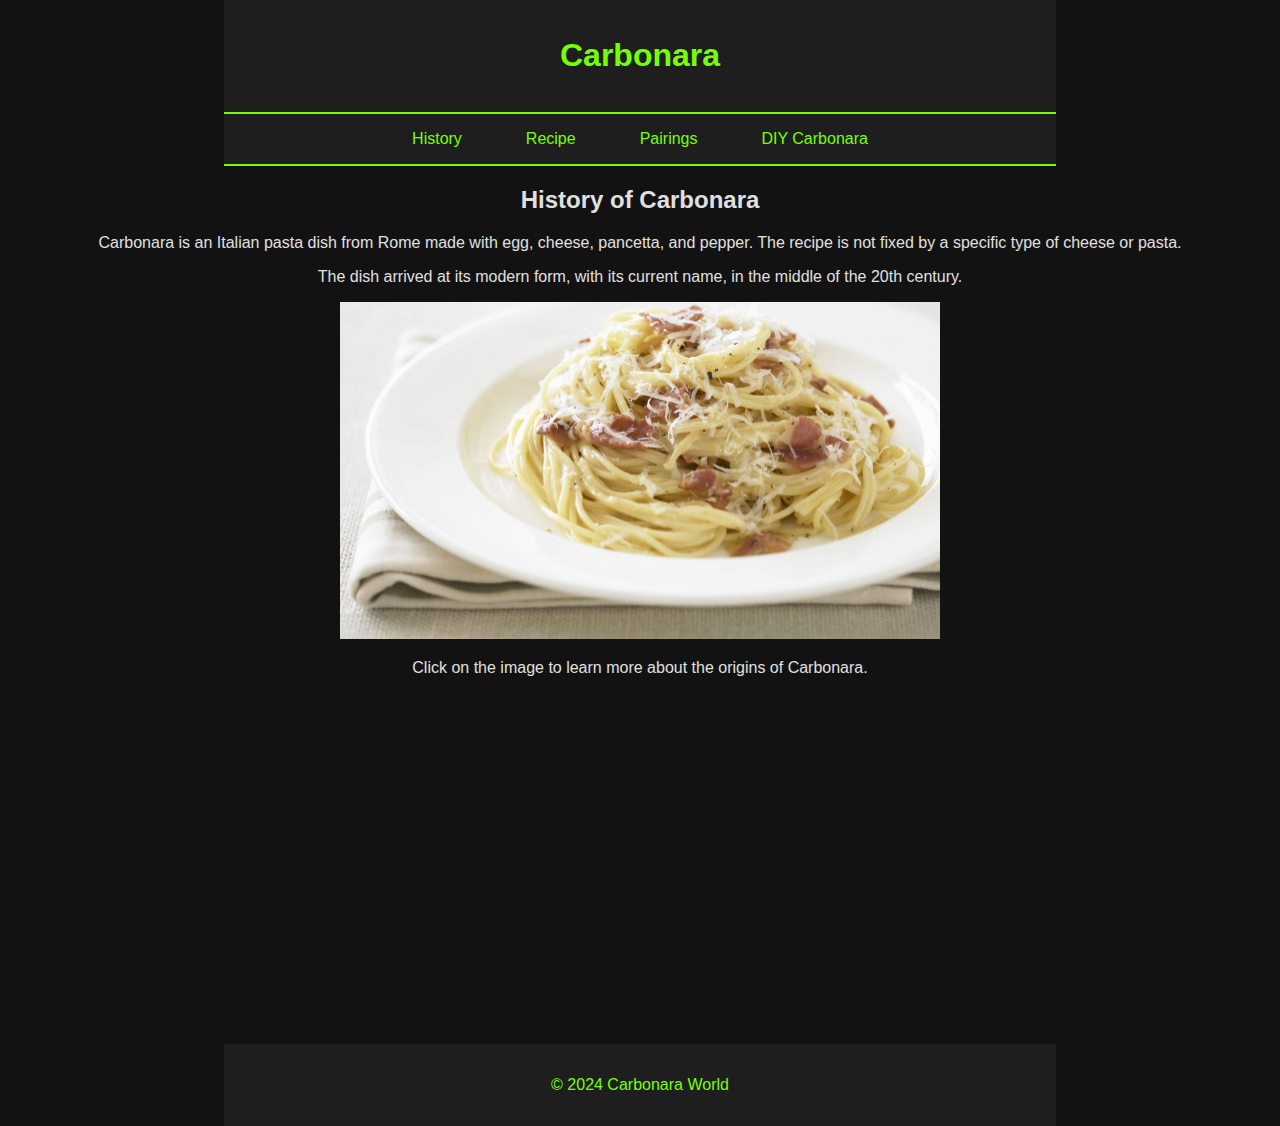
==== index.html @ c65a85d7 "Adding files to repository" ====
<!DOCTYPE html>
<html lang="en">

<head>
    <meta charset="UTF-8">
    <meta name="viewport" content="width=device-width, initial-scale=1.0">
    <title>My Website</title>
    <link rel="stylesheet" href="style.css">
    <script src="script.js" defer></script>
</head>

<body>
    <header>
        <h1>Carbonara</h1>
    </header>
    <nav>
        <!-- Menu system -->
        <button id="hamIcon">Menu</button>
        <ul>
            <li><a href="#" id="page1btn">History</a></li>
            <li><a href="#" id="page2btn">Recipe</a></li>
            <li><a href="#" id="page3btn">Pairings</a></li>
            <li><a href="#" id="page4btn">DIY Carbonara</a></li>
        </ul>
    </nav>
    <div id="pagecontainer">
        <section class="page" id="page1">
            <h2>History of Carbonara</h2>
            <p>Carbonara is an Italian pasta dish from Rome made with egg, cheese, pancetta, and pepper. The recipe
                is not fixed by a specific type of cheese or pasta.</p>
            <p>The dish arrived at its modern form, with its current name, in the middle of the 20th century.</p>
            <a href="https://en.wikipedia.org/wiki/Carbonara" target="_blank">
                <img src="images/carbonara-history.jpg" alt="Carbonara History">
            </a>
            <p> Click on the image to learn more about the origins of Carbonara.</p>
            <iframe width="560" height="315" src="https://www.youtube.com/embed/2YX3EYm9AIk?si=ikVQBoUZY9LE75QG"
                title="YouTube video player" class="video-frame"
                allow="accelerometer; autoplay; clipboard-write; encrypted-media; gyroscope; picture-in-picture; web-share"
                referrerpolicy="strict-origin-when-cross-origin" allowfullscreen></iframe>
        </section>
        <section class="page" id="page2">
            <h2>Carbonara Recipe</h2>
            <ul>
                <li>200g spaghetti</li>
                <li>100g pancetta</li>
                <li>2 large eggs</li>
                <li>50g pecorino cheese</li>
                <li>50g parmesan</li>
                <li>Freshly ground black pepper</li>
                <li>Salt</li>
                <li>2 tbsp olive oil</li>
            </ul>
            <button onclick="toggleRecipeDetails()">Show/Hide Cooking Instructions</button>
            <div id="instructions" style="display:none;">
                <p>1. Boil the pasta in salted water.</p>
                <p>2. Fry the pancetta in olive oil until crispy.</p>
                <p>3. Beat the eggs and mix with grated pecorino and parmesan cheese.</p>
                <p>4. Drain the pasta and combine with the pancetta.</p>
                <p>5. Remove from heat and quickly mix in the egg and cheese mixture.</p>
                <p>6. Season with black pepper and serve immediately.</p>
            </div>
            <p>For more detailed recipes, visit <a
                    href="https://www.bbcgoodfood.com/recipes/ultimate-spaghetti-carbonara-recipe" target="_blank">BBC
                    Good Food</a>.</p>
        </section>
        <section class="page" id="page3">
            <h2>Pairings for Carbonara</h2>
            <h3>Drinks</h3>
            <ul>
                <li><strong>White Wine:</strong> A crisp white wine like Pinot Grigio or Sauvignon Blanc.</li>
                <li><strong>Red Wine:</strong> A light red wine like Chianti or Pinot Noir.</li>
                <li><strong>Sparkling Water:</strong> To cleanse the palate and complement the richness.</li>
                <li><strong>Lemonade:</strong> For a refreshing and citrusy balance.</li>
            </ul>
            <h3>Sides</h3>
            <ul>
                <li><strong>Garlic Bread:</strong> Classic and flavorful, perfect for soaking up any leftover sauce.
                </li>
                <li><strong>Caesar Salad:</strong> A crisp and tangy salad to balance the creamy pasta.</li>
                <li><strong>Roasted Vegetables:</strong> Adds a healthy and savory element to the meal.</li>
                <li><strong>Caprese Salad:</strong> Fresh tomatoes, mozzarella, and basil for a light and tasty side.
                </li>
            </ul>
            <p>Discover more drink pairings <a
                    href="https://www.lacucinaitaliana.com/italian-food/italian-dishes/wines-to-pair-with-carbonara?refresh_ce="
                    target="_blank">here</a>.</p>
        </section>
        <section class="page" id="page4">
            <h2>DIY Carbonara</h2>
            <div id="ingredients">
                <h3>Ingredients</h3>
                <img src="images/spaghetti.png" alt="Spaghetti" id="spaghetti" class="ingredient" draggable="true">
                <img src="images/pancetta.png" alt="Pancetta" id="pancetta" class="ingredient" draggable="true">
                <img src="images/egg.png" alt="Egg" id="egg" class="ingredient" draggable="true">
                <img src="images/cheese.png" alt="Cheese" id="cheese" class="ingredient" draggable="true">
            </div>
            <div id="plate">
                <h3>Your Plate</h3>
                <div id="dropzone"></div>
            </div>
            <img src="images/trash-icon.png" alt="Trash Bin" id="trashicon" draggable="false">
        </section>
    </div>
    <footer>
        <p>&copy; 2024 Carbonara World</p>
    </footer>
</body>

</html>
---- style.css ----
/* Base styles */
body {
    font-family: Arial, sans-serif;
    background-color: #121212;
    /* Dark background */
    color: #e0e0e0;
    /* Light text */
    margin: 0;
    padding: 0;
    display: flex;
    flex-direction: column;
    align-items: center;
    text-align: center;
    overflow-x: hidden;
    /* Prevent horizontal scroll bar */
    opacity: 0;
    transition: opacity 0.5s ease-in-out;
}

body.loaded {
    opacity: 1;
}

header,
nav,
main,
footer {
    width: 100%;
    max-width: 800px;
    margin: 0 auto;
    padding: 1em;
}

/* Header styles */
header {
    background-color: #1e1e1e;
    /* Darker header */
    color: #76ff03;
    /* Green text */
    border-bottom: 2px solid #76ff03;
    /* Green border */
}

/* Navigation styles */
nav {
    background-color: #1e1e1e;
    /* Match header background */
    border-bottom: 2px solid #76ff03;
    /* Green border */
}

nav ul {
    list-style-type: none;
    padding: 0;
    margin: 0;
    display: flex;
    justify-content: center;
}

nav ul li {
    margin: 0 1em;
}

nav a {
    text-decoration: none;
    color: #76ff03;
    /* Green links */
    padding: 0.5em 1em;
    border-radius: 5px;
    transition: background-color 0.3s ease, transform 0.3s ease;
}

nav a:hover {
    background-color: #76ff03;
    /* Green background on hover */
    color: #121212;
    /* Dark text on hover */
}

button {
    background-color: #76ff03;
    /* Green background */
    color: #121212;
    /* Dark text */
    border: none;
    padding: 0.5em 1em;
    cursor: pointer;
    border-radius: 5px;
    transition: background-color 0.3s ease, transform 0.3s ease;
}

button:hover {
    background-color: #ff0000;
    /* Red background on hover */
    transform: translateY(-5px);
    /* Move up on hover */
}

/* Main content styles */
main {
    background-color: #1e1e1e;
    /* Dark background for main content */
    padding: 1em;
    border-radius: 5px;
    box-shadow: 0 0 10px rgba(0, 0, 0, 0.5);
}

/* Image styles */
img {
    width: 50%;
    height: auto;
    transition: transform 0.3s ease, box-shadow 0.3s ease;
}

img:hover {
    transform: scale(1.05);
    box-shadow: 0 4px 8px rgba(0, 0, 0, 0.3);
}

footer {
    margin-top: 2em;
    padding: 1em;
    background-color: #1e1e1e;
    /* Darker footer */
    color: #76ff03;
    /* Green text */
    width: 100%;
}

/* Page styles */
.page {
    display: none;
    opacity: 0;
    transition: opacity 0.5s ease-in-out;
}

.page.active {
    display: block;
    opacity: 1;
}

/* DIY Carbonara styles */
#ingredients {
    display: flex;
    justify-content: space-around;
    margin-bottom: 20px;
}

#ingredients img {
    width: 100px;
    height: auto;
    cursor: pointer;
}

#plate {
    margin-top: 20px;
}

#dropzone {
    width: 100%;
    height: 200px;
    border: 2px dashed #76ff03;
    /* Green border */
    position: relative;
}

#trashicon {
    width: 50px;
    height: auto;
    position: fixed;
    bottom: 20px;
    right: 20px;
    cursor: pointer;
}

/* Hamburger icon styles */
#hamIcon {
    display: none;
    background-color: #76ff03;
    /* Green background */
    color: #121212;
    /* Dark text */
    border: none;
    padding: 0.5em;
    cursor: pointer;
    border-radius: 5px;
}

@media screen and (max-width: 800px) {
    nav ul {
        flex-direction: column;
        display: none;
    }

    nav ul li {
        display: block;
        margin: 0.5em 0;
    }

    #hamIcon {
        display: block;
    }

    nav ul.menuHide {
        display: flex;
    }

    header,
    nav,
    footer {
        color: #ff0000;
        /* Red text */
        border-bottom: 2px solid #ff0000;
        /* Red border */
    }

    nav a {
        color: #ff0000;
        /* Red links */
    }

    nav a:hover {
        background-color: #ff0000;
        /* Red background on hover */
        color: #121212;
        /* Dark text on hover */
    }

    #dropzone {
        border: 2px dashed #ff0000;
        /* Red border */
    }

    #instructions {
        border: 2px solid #ff0000;
        /* Red border */
    }

    #hamIcon {
        background-color: #ff0000;
        /* Red background */
    }
}


/* Instructions styles */
#instructions {
    border: 2px solid #76ff03;
    /* Green border */
    padding: 0.5em;
    border-radius: 5px;
    display: none;
    /* Initially hidden */
}

/* Video frame styles */
.video-frame {
    border: none;
}
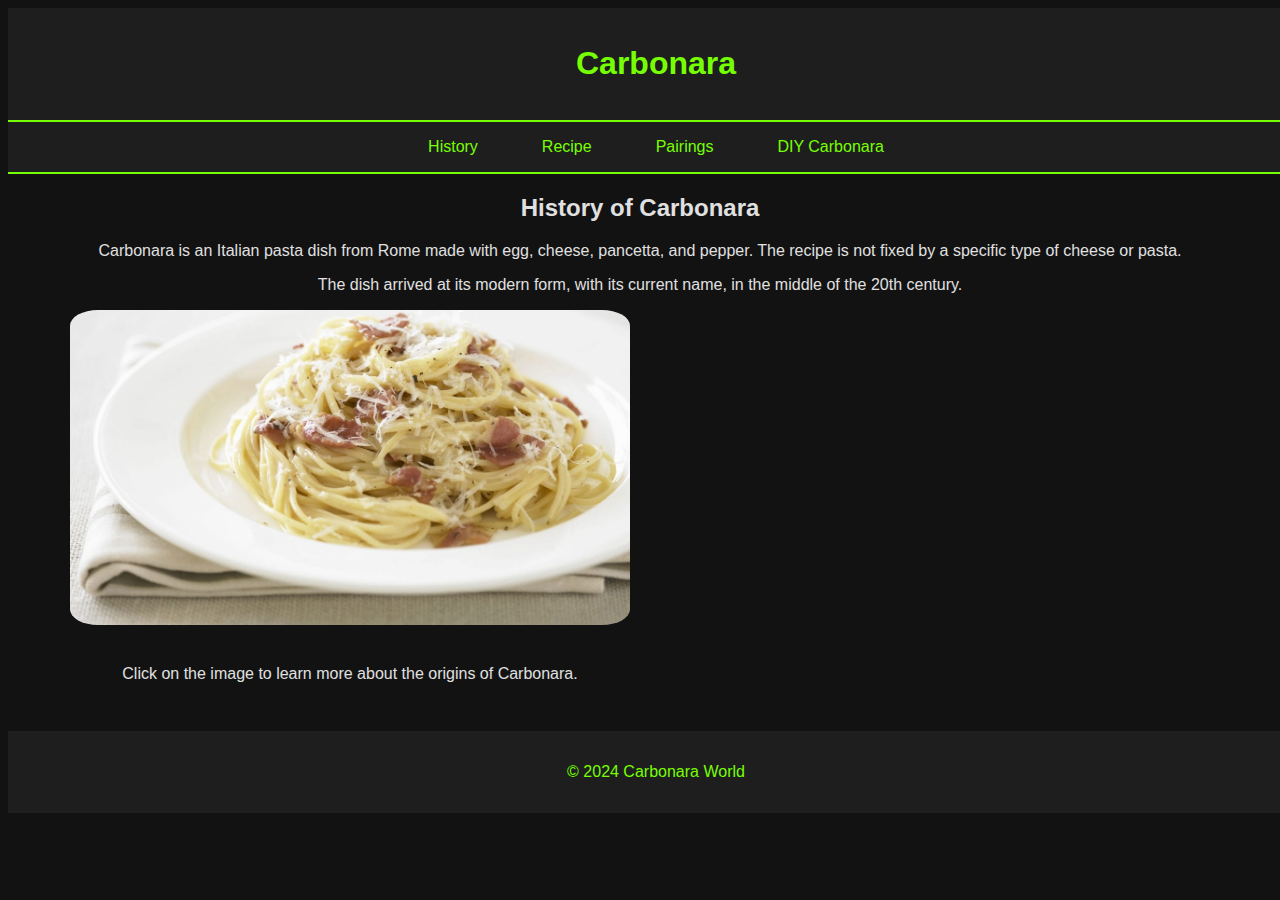
==== commit c353802a: "updated files" ====
--- a/index.html
+++ b/index.html
@@ -10,6 +10,7 @@
 </head>
 
 <body>
+    <audio id="background-audio" src="bella ciao.mp3" preload="auto" loop></audio>
     <header>
         <h1>Carbonara</h1>
     </header>
@@ -29,14 +30,16 @@
             <p>Carbonara is an Italian pasta dish from Rome made with egg, cheese, pancetta, and pepper. The recipe
                 is not fixed by a specific type of cheese or pasta.</p>
             <p>The dish arrived at its modern form, with its current name, in the middle of the 20th century.</p>
-            <a href="https://en.wikipedia.org/wiki/Carbonara" target="_blank">
-                <img src="images/carbonara-history.jpg" alt="Carbonara History">
-            </a>
-            <p> Click on the image to learn more about the origins of Carbonara.</p>
-            <iframe width="560" height="315" src="https://www.youtube.com/embed/2YX3EYm9AIk?si=ikVQBoUZY9LE75QG"
-                title="YouTube video player" class="video-frame"
-                allow="accelerometer; autoplay; clipboard-write; encrypted-media; gyroscope; picture-in-picture; web-share"
-                referrerpolicy="strict-origin-when-cross-origin" allowfullscreen></iframe>
+            <div id="page1extra">
+                <a href="https://en.wikipedia.org/wiki/Carbonara" target="_blank">
+                    <img src="images/carbonara-history.jpg" alt="Carbonara History">
+                </a>
+                <p> Click on the image to learn more about the origins of Carbonara.</p>
+                <iframe width="560" height="315" src="https://www.youtube.com/embed/2YX3EYm9AIk?si=ikVQBoUZY9LE75QG"
+                    title="YouTube video player" class="video-frame"
+                    allow="accelerometer; autoplay; clipboard-write; encrypted-media; gyroscope; picture-in-picture; web-share"
+                    referrerpolicy="strict-origin-when-cross-origin" allowfullscreen></iframe>
+            </div>
         </section>
         <section class="page" id="page2">
             <h2>Carbonara Recipe</h2>
--- a/style.css
+++ b/style.css
@@ -5,8 +5,6 @@
     /* Dark background */
     color: #e0e0e0;
     /* Light text */
-    margin: 0;
-    padding: 0;
     display: flex;
     flex-direction: column;
     align-items: center;
@@ -26,7 +24,6 @@
 main,
 footer {
     width: 100%;
-    max-width: 800px;
     margin: 0 auto;
     padding: 1em;
 }
@@ -51,10 +48,10 @@
 
 nav ul {
     list-style-type: none;
+    display: flex;
+    justify-content: center;
     padding: 0;
     margin: 0;
-    display: flex;
-    justify-content: center;
 }
 
 nav ul li {
@@ -77,6 +74,7 @@
     /* Dark text on hover */
 }
 
+/* Button styles */
 button {
     background-color: #76ff03;
     /* Green background */
@@ -110,6 +108,7 @@
     width: 50%;
     height: auto;
     transition: transform 0.3s ease, box-shadow 0.3s ease;
+    border-radius: 5%;
 }
 
 img:hover {
@@ -117,6 +116,7 @@
     box-shadow: 0 4px 8px rgba(0, 0, 0, 0.3);
 }
 
+/* Footer styles */
 footer {
     margin-top: 2em;
     padding: 1em;
@@ -139,6 +139,44 @@
     opacity: 1;
 }
 
+/* Specific page layout */
+#page1extra {
+    display: grid;
+    grid-template-columns: 560px 560px;
+    grid-template-rows: auto 1fr;
+    grid-template-areas: "image video" "text video";
+    gap: 20px;
+    justify-content: center;
+    align-items: start;
+}
+
+#page1extra text-content {
+    grid-area: image;
+    display: flex;
+    flex-direction: column;
+    align-items: center;
+}
+
+#page1extra img {
+    width: 100%;
+    height: auto;
+    max-width: 560px;
+    max-height: 315px;
+}
+
+#page1extra p {
+    grid-area: text;
+}
+
+.video-frame {
+    grid-area: video;
+    width: 100%;
+    height: 100%;
+    max-height: 630px;
+    border: none;
+    border-radius: 5%;
+}
+
 /* DIY Carbonara styles */
 #ingredients {
     display: flex;
@@ -167,9 +205,9 @@
 #trashicon {
     width: 50px;
     height: auto;
-    position: fixed;
-    bottom: 20px;
-    right: 20px;
+    position: absolute;
+    right: 10px;
+    bottom: 10px;
     cursor: pointer;
 }
 
@@ -186,6 +224,17 @@
     border-radius: 5px;
 }
 
+/* Instructions styles */
+#instructions {
+    border: 2px solid #76ff03;
+    /* Green border */
+    padding: 0.5em;
+    border-radius: 5px;
+    display: none;
+    /* Initially hidden */
+}
+
+/* Media query for screens 800px and below */
 @media screen and (max-width: 800px) {
     nav ul {
         flex-direction: column;
@@ -240,20 +289,10 @@
         background-color: #ff0000;
         /* Red background */
     }
-}
-
-
-/* Instructions styles */
-#instructions {
-    border: 2px solid #76ff03;
-    /* Green border */
-    padding: 0.5em;
-    border-radius: 5px;
-    display: none;
-    /* Initially hidden */
-}
-
-/* Video frame styles */
-.video-frame {
-    border: none;
+
+    #page1extra {
+        display: flex;
+        flex-direction: column;
+        align-items: center;
+    }
 }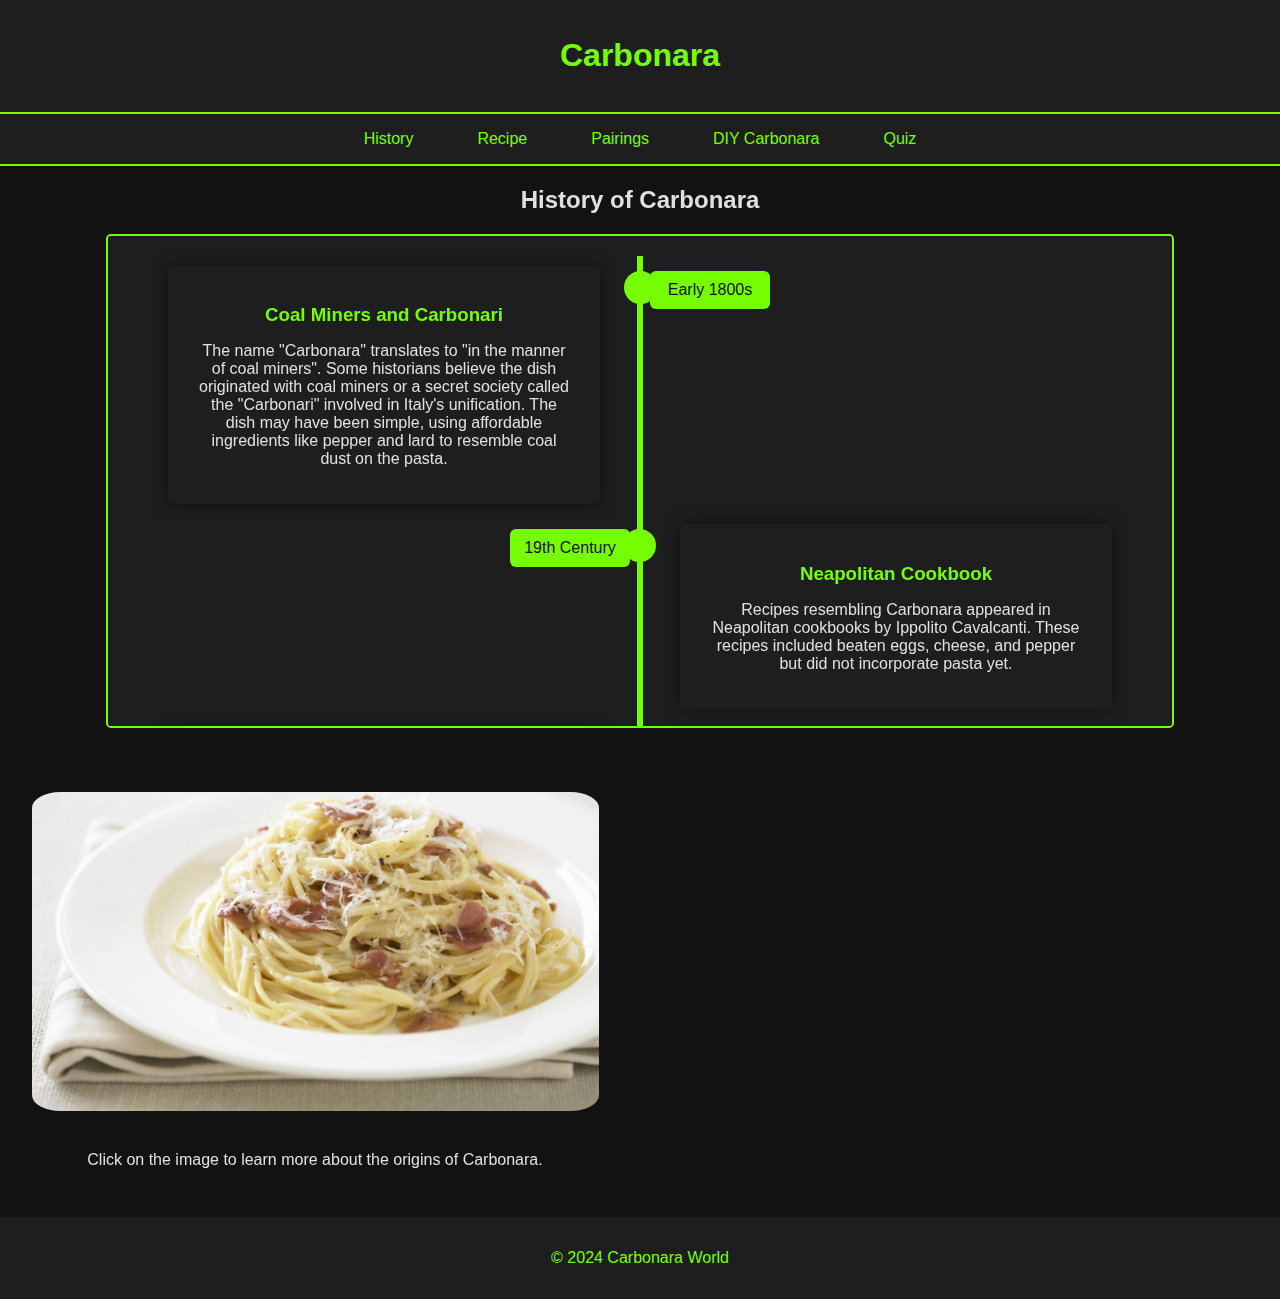
==== commit 7cac3024: "a2" ====
--- a/index.html
+++ b/index.html
@@ -10,86 +10,182 @@
 </head>
 
 <body>
+    <!-- Background audio -->
     <audio id="background-audio" src="bella ciao.mp3" preload="auto" loop></audio>
+
+    <!-- Page header -->
     <header>
         <h1>Carbonara</h1>
     </header>
+
+    <!-- Navigation menu -->
     <nav>
-        <!-- Menu system -->
         <button id="hamIcon">Menu</button>
         <ul>
             <li><a href="#" id="page1btn">History</a></li>
             <li><a href="#" id="page2btn">Recipe</a></li>
             <li><a href="#" id="page3btn">Pairings</a></li>
             <li><a href="#" id="page4btn">DIY Carbonara</a></li>
+            <li><a href="#" id="page5btn">Quiz</a></li>
         </ul>
     </nav>
+
+    <!-- Main content container -->
     <div id="pagecontainer">
+        <!-- History page -->
         <section class="page" id="page1">
             <h2>History of Carbonara</h2>
-            <p>Carbonara is an Italian pasta dish from Rome made with egg, cheese, pancetta, and pepper. The recipe
-                is not fixed by a specific type of cheese or pasta.</p>
-            <p>The dish arrived at its modern form, with its current name, in the middle of the 20th century.</p>
+            <div class="timeline-container">
+                <div class="timeline">
+                    <div class="timeline-item">
+                        <div class="timeline-date">Early 1800s</div>
+                        <div class="timeline-content">
+                            <h3>Coal Miners and Carbonari</h3>
+                            <p>The name "Carbonara" translates to "in the manner of coal miners". Some historians
+                                believe the dish originated with coal miners or a secret society called the "Carbonari"
+                                involved in Italy's unification. The dish may have been simple, using affordable
+                                ingredients like pepper and lard to resemble coal dust on the pasta.</p>
+                        </div>
+                    </div>
+                    <div class="timeline-item">
+                        <div class="timeline-date">19th Century</div>
+                        <div class="timeline-content">
+                            <h3>Neapolitan Cookbook</h3>
+                            <p>Recipes resembling Carbonara appeared in Neapolitan cookbooks by Ippolito Cavalcanti.
+                                These recipes included beaten eggs, cheese, and pepper but did not incorporate pasta
+                                yet.</p>
+                        </div>
+                    </div>
+                    <div class="timeline-item">
+                        <div class="timeline-date">1912</div>
+                        <div class="timeline-content">
+                            <h3>La Carbonara Restaurant</h3>
+                            <p>A restaurant named La Carbonara opened in Rome, owned by a coal seller. Although they do
+                                not claim to have invented the dish, the name may have contributed to the association
+                                with coal miners.</p>
+                        </div>
+                    </div>
+                    <div class="timeline-item">
+                        <div class="timeline-date">1940s</div>
+                        <div class="timeline-content">
+                            <h3>Post-War Influence</h3>
+                            <p>The most recognized theory suggests that Carbonara was popularized during World War II.
+                                American soldiers in Italy used their rations, which included bacon and powdered eggs,
+                                to create the dish. This period marks the beginning of Carbonara's modern recipe.</p>
+                        </div>
+                    </div>
+                    <div class="timeline-item">
+                        <div class="timeline-date">1950s</div>
+                        <div class="timeline-content">
+                            <h3>Popularization in American Culture</h3>
+                            <p>Carbonara became popular in American pop culture, featuring in films and recipe books.
+                                During this time, ingredients like garlic were added to the recipe.</p>
+                        </div>
+                    </div>
+                    <div class="timeline-item">
+                        <div class="timeline-date">1980s</div>
+                        <div class="timeline-content">
+                            <h3>Further Evolution</h3>
+                            <p>Recipes began specifying the use of guanciale, heavy cream, and various spices and herbs.
+                            </p>
+                        </div>
+                    </div>
+                    <div class="timeline-item">
+                        <div class="timeline-date">1990s</div>
+                        <div class="timeline-content">
+                            <h3>Simplification</h3>
+                            <p>The recipe was simplified to its traditional form using egg yolks, pecorino cheese,
+                                guanciale, and black pepper.</p>
+                        </div>
+                    </div>
+                    <div class="timeline-item">
+                        <div class="timeline-date">Recent Years</div>
+                        <div class="timeline-content">
+                            <h3>Claim of Invention</h3>
+                            <p>A man from Bologna, Renato Gualandi, claimed to have invented Carbonara in 1944 during a
+                                banquet for Allied troops, using ingredients like bacon, cream, processed cheese, and
+                                dried egg yolk.</p>
+                        </div>
+                    </div>
+                </div>
+            </div>
             <div id="page1extra">
                 <a href="https://en.wikipedia.org/wiki/Carbonara" target="_blank">
                     <img src="images/carbonara-history.jpg" alt="Carbonara History">
                 </a>
                 <p> Click on the image to learn more about the origins of Carbonara.</p>
-                <iframe width="560" height="315" src="https://www.youtube.com/embed/2YX3EYm9AIk?si=ikVQBoUZY9LE75QG"
-                    title="YouTube video player" class="video-frame"
+                <iframe class="video-frame" src="https://www.youtube.com/embed/2YX3EYm9AIk?si=ikVQBoUZY9LE75QG"
+                    title="YouTube video player"
                     allow="accelerometer; autoplay; clipboard-write; encrypted-media; gyroscope; picture-in-picture; web-share"
                     referrerpolicy="strict-origin-when-cross-origin" allowfullscreen></iframe>
             </div>
         </section>
+
+        <!-- Recipe page -->
         <section class="page" id="page2">
             <h2>Carbonara Recipe</h2>
-            <ul>
-                <li>200g spaghetti</li>
-                <li>100g pancetta</li>
-                <li>2 large eggs</li>
-                <li>50g pecorino cheese</li>
-                <li>50g parmesan</li>
-                <li>Freshly ground black pepper</li>
-                <li>Salt</li>
-                <li>2 tbsp olive oil</li>
-            </ul>
-            <button onclick="toggleRecipeDetails()">Show/Hide Cooking Instructions</button>
-            <div id="instructions" style="display:none;">
-                <p>1. Boil the pasta in salted water.</p>
-                <p>2. Fry the pancetta in olive oil until crispy.</p>
-                <p>3. Beat the eggs and mix with grated pecorino and parmesan cheese.</p>
-                <p>4. Drain the pasta and combine with the pancetta.</p>
-                <p>5. Remove from heat and quickly mix in the egg and cheese mixture.</p>
-                <p>6. Season with black pepper and serve immediately.</p>
-            </div>
-            <p>For more detailed recipes, visit <a
-                    href="https://www.bbcgoodfood.com/recipes/ultimate-spaghetti-carbonara-recipe" target="_blank">BBC
-                    Good Food</a>.</p>
-        </section>
+            <div class="recipe-container">
+                <div class="ingredients">
+                    <ul>
+                        <li>200g spaghetti</li>
+                        <li>100g pancetta</li>
+                        <li>2 large eggs</li>
+                        <li>50g pecorino cheese</li>
+                        <li>50g parmesan</li>
+                        <li>Freshly ground black pepper</li>
+                        <li>Salt</li>
+                        <li>2 tbsp olive oil</li>
+                    </ul>
+                </div>
+                <div id="instructions" style="display:none;">
+                    <p>1. Boil the pasta in salted water.</p>
+                    <p>2. Fry the pancetta in olive oil until crispy.</p>
+                    <p>3. Beat the eggs and mix with grated pecorino and parmesan cheese.</p>
+                    <p>4. Drain the pasta and combine with the pancetta.</p>
+                    <p>5. Remove from heat and quickly mix in the egg and cheese mixture.</p>
+                    <p>6. Season with black pepper and serve immediately.</p>
+                </div>
+                <p>For more detailed recipes, visit <a
+                        href="https://www.bbcgoodfood.com/recipes/ultimate-spaghetti-carbonara-recipe"
+                        target="_blank">BBC Good Food</a>.</p>
+                <button class="recipe-button" onclick="toggleRecipeDetails()">Show/Hide Cooking Instructions</button>
+            </div>
+        </section>
+
+        <!-- Pairings page -->
         <section class="page" id="page3">
             <h2>Pairings for Carbonara</h2>
-            <h3>Drinks</h3>
-            <ul>
-                <li><strong>White Wine:</strong> A crisp white wine like Pinot Grigio or Sauvignon Blanc.</li>
-                <li><strong>Red Wine:</strong> A light red wine like Chianti or Pinot Noir.</li>
-                <li><strong>Sparkling Water:</strong> To cleanse the palate and complement the richness.</li>
-                <li><strong>Lemonade:</strong> For a refreshing and citrusy balance.</li>
-            </ul>
-            <h3>Sides</h3>
-            <ul>
-                <li><strong>Garlic Bread:</strong> Classic and flavorful, perfect for soaking up any leftover sauce.
-                </li>
-                <li><strong>Caesar Salad:</strong> A crisp and tangy salad to balance the creamy pasta.</li>
-                <li><strong>Roasted Vegetables:</strong> Adds a healthy and savory element to the meal.</li>
-                <li><strong>Caprese Salad:</strong> Fresh tomatoes, mozzarella, and basil for a light and tasty side.
-                </li>
-            </ul>
+            <div class="pairings-container">
+                <div class="drinks">
+                    <h3>Drinks</h3>
+                    <ul>
+                        <li><strong>White Wine:</strong> A crisp white wine like Pinot Grigio or Sauvignon Blanc.</li>
+                        <li><strong>Red Wine:</strong> A light red wine like Chianti or Pinot Noir.</li>
+                        <li><strong>Sparkling Water:</strong> To cleanse the palate and complement the richness.</li>
+                        <li><strong>Lemonade:</strong> For a refreshing and citrusy balance.</li>
+                    </ul>
+                </div>
+                <div class="sides">
+                    <h3>Sides</h3>
+                    <ul>
+                        <li><strong>Garlic Bread:</strong> Classic and flavorful, perfect for soaking up any leftover
+                            sauce.</li>
+                        <li><strong>Caesar Salad:</strong> A crisp and tangy salad to balance the creamy pasta.</li>
+                        <li><strong>Roasted Vegetables:</strong> Adds a healthy and savory element to the meal.</li>
+                        <li><strong>Caprese Salad:</strong> Fresh tomatoes, mozzarella, and basil for a light and tasty
+                            side.</li>
+                    </ul>
+                </div>
+            </div>
             <p>Discover more drink pairings <a
                     href="https://www.lacucinaitaliana.com/italian-food/italian-dishes/wines-to-pair-with-carbonara?refresh_ce="
                     target="_blank">here</a>.</p>
         </section>
+
+        <!-- DIY Carbonara page -->
         <section class="page" id="page4">
             <h2>DIY Carbonara</h2>
+            <h5>(Stickers can be placed anywhere)</h5>
             <div id="ingredients">
                 <h3>Ingredients</h3>
                 <img src="images/spaghetti.png" alt="Spaghetti" id="spaghetti" class="ingredient" draggable="true">
@@ -98,12 +194,139 @@
                 <img src="images/cheese.png" alt="Cheese" id="cheese" class="ingredient" draggable="true">
             </div>
             <div id="plate">
-                <h3>Your Plate</h3>
+                <h3>DropZone<br>(Drop image here to make sticker)</h3>
                 <div id="dropzone"></div>
             </div>
             <img src="images/trash-icon.png" alt="Trash Bin" id="trashicon" draggable="false">
         </section>
+
+        <!-- Quiz page -->
+        <section class="page" id="page5">
+            <h2>Carbonara Quiz</h2>
+            <div id="legend">
+                <h3>Legend:</h3>
+                <p><span class="correct-answer">Green:</span> Correct answer/question</p>
+                <p><span class="incorrect-answer">Red:</span> Incorrect answer/question</p>
+                <p><span class="unanswered-question">Yellow:</span> Unanswered question</p>
+            </div>
+            <form id="quiz-form">
+                <div class="quiz-question">
+                    <p>1. What is the main ingredient in Carbonara sauce?</p>
+                    <input type="radio" id="q1a" name="q1" value="wrong">
+                    <label for="q1a">Tomato</label>
+                    <input type="radio" id="q1b" name="q1" value="right">
+                    <label for="q1b">Egg</label>
+                    <input type="radio" id="q1c" name="q1" value="wrong">
+                    <label for="q1c">Cream</label>
+                    <input type="radio" id="q1d" name="q1" value="wrong">
+                    <label for="q1d">Butter</label>
+                </div>
+                <div class="quiz-question">
+                    <p>2. Which type of cheese is traditionally used in Carbonara?</p>
+                    <input type="radio" id="q2a" name="q2" value="wrong">
+                    <label for="q2a">Cheddar</label>
+                    <input type="radio" id="q2b" name="q2" value="right">
+                    <label for="q2b">Pecorino</label>
+                    <input type="radio" id="q2c" name="q2" value="wrong">
+                    <label for="q2c">Mozzarella</label>
+                    <input type="radio" id="q2d" name="q2" value="wrong">
+                    <label for="q2d">Brie</label>
+                </div>
+                <div class="quiz-question">
+                    <p>3. What type of pasta is commonly used for Carbonara?</p>
+                    <input type="radio" id="q3a" name="q3" value="right">
+                    <label for="q3a">Spaghetti</label>
+                    <input type="radio" id="q3b" name="q3" value="wrong">
+                    <label for="q3b">Penne</label>
+                    <input type="radio" id="q3c" name="q3" value="wrong">
+                    <label for="q3c">Fusilli</label>
+                    <input type="radio" id="q3d" name="q3" value="wrong">
+                    <label for="q3d">Macaroni</label>
+                </div>
+                <div class="quiz-question">
+                    <p>4. Which meat is traditionally used in Carbonara?</p>
+                    <input type="radio" id="q4a" name="q4" value="wrong">
+                    <label for="q4a">Bacon</label>
+                    <input type="radio" id="q4b" name="q4" value="right">
+                    <label for="q4b">Pancetta</label>
+                    <input type="radio" id="q4c" name="q4" value="wrong">
+                    <label for="q4c">Ham</label>
+                    <input type="radio" id="q4d" name="q4" value="wrong">
+                    <label for="q4d">Sausage</label>
+                </div>
+                <div class="quiz-question">
+                    <p>5. Which of these ingredients is NOT used in traditional Carbonara?</p>
+                    <input type="radio" id="q5a" name="q5" value="wrong">
+                    <label for="q5a">Black Pepper</label>
+                    <input type="radio" id="q5b" name="q5" value="wrong">
+                    <label for="q5b">Parmesan</label>
+                    <input type="radio" id="q5c" name="q5" value="right">
+                    <label for="q5c">Garlic</label>
+                    <input type="radio" id="q5d" name="q5" value="wrong">
+                    <label for="q5d">Olive Oil</label>
+                </div>
+                <div class="quiz-question">
+                    <p>6. Carbonara originates from which country?</p>
+                    <input type="radio" id="q6a" name="q6" value="wrong">
+                    <label for="q6a">France</label>
+                    <input type="radio" id="q6b" name="q6" value="right">
+                    <label for="q6b">Italy</label>
+                    <input type="radio" id="q6c" name="q6" value="wrong">
+                    <label for="q6c">Spain</label>
+                    <input type="radio" id="q6d" name="q6" value="wrong">
+                    <label for="q6d">Greece</label>
+                </div>
+                <div class="quiz-question">
+                    <p>7. Carbonara is most associated with which Italian city?</p>
+                    <input type="radio" id="q7a" name="q7" value="wrong">
+                    <label for="q7a">Milan</label>
+                    <input type="radio" id="q7b" name="q7" value="right">
+                    <label for="q7b">Rome</label>
+                    <input type="radio" id="q7c" name="q7" value="wrong">
+                    <label for="q7c">Venice</label>
+                    <input type="radio" id="q7d" name="q7" value="wrong">
+                    <label for="q7d">Naples</label>
+                </div>
+                <div class="quiz-question">
+                    <p>8. What should be avoided when making Carbonara?</p>
+                    <input type="radio" id="q8a" name="q8" value="right">
+                    <label for="q8a">Overcooking the eggs</label>
+                    <input type="radio" id="q8b" name="q8" value="wrong">
+                    <label for="q8b">Using black pepper</label>
+                    <input type="radio" id="q8c" name="q8" value="wrong">
+                    <label for="q8c">Adding cheese</label>
+                    <input type="radio" id="q8d" name="q8" value="wrong">
+                    <label for="q8d">Using olive oil</label>
+                </div>
+                <div class="quiz-question">
+                    <p>9. What is the purpose of using the pasta cooking water in Carbonara?</p>
+                    <input type="radio" id="q9a" name="q9" value="right">
+                    <label for="q9a">To create a creamy sauce</label>
+                    <input type="radio" id="q9b" name="q9" value="wrong">
+                    <label for="q9b">To rinse the pasta</label>
+                    <input type="radio" id="q9c" name="q9" value="wrong">
+                    <label for="q9c">To cool the pasta</label>
+                    <input type="radio" id="q9d" name="q9" value="wrong">
+                    <label for="q9d">To add salt</label>
+                </div>
+                <div class="quiz-question">
+                    <p>10. Which ingredient adds a salty, savory flavor to Carbonara?</p>
+                    <input type="radio" id="q10a" name="q10" value="wrong">
+                    <label for="q10a">Basil</label>
+                    <input type="radio" id="q10b" name="q10" value="wrong">
+                    <label for="q10b">Oregano</label>
+                    <input type="radio" id="q10c" name="q10" value="wrong">
+                    <label for="q10c">Parsley</label>
+                    <input type="radio" id="q10d" name="q10" value="right">
+                    <label for="q10d">Pancetta</label>
+                </div>
+                <button type="button" onclick="submitQuiz()">Submit</button>
+            </form>
+            <div id="quiz-result"></div>
+        </section>
     </div>
+
+    <!-- Page footer -->
     <footer>
         <p>&copy; 2024 Carbonara World</p>
     </footer>
--- a/style.css
+++ b/style.css
@@ -2,17 +2,18 @@
 body {
     font-family: Arial, sans-serif;
     background-color: #121212;
-    /* Dark background */
     color: #e0e0e0;
-    /* Light text */
     display: flex;
     flex-direction: column;
     align-items: center;
     text-align: center;
     overflow-x: hidden;
-    /* Prevent horizontal scroll bar */
     opacity: 0;
     transition: opacity 0.5s ease-in-out;
+    margin: 0;
+    width: 100%;
+    overflow-x: hidden;
+    /* Prevent horizontal scrolling */
 }
 
 body.loaded {
@@ -21,29 +22,22 @@
 
 header,
 nav,
-main,
 footer {
     width: 100%;
     margin: 0 auto;
     padding: 1em;
-}
-
-/* Header styles */
+    box-sizing: border-box;
+}
+
 header {
     background-color: #1e1e1e;
-    /* Darker header */
     color: #76ff03;
-    /* Green text */
-    border-bottom: 2px solid #76ff03;
-    /* Green border */
-}
-
-/* Navigation styles */
+    border-bottom: 0.125em solid #76ff03;
+}
+
 nav {
     background-color: #1e1e1e;
-    /* Match header background */
-    border-bottom: 2px solid #76ff03;
-    /* Green border */
+    border-bottom: 0.125em solid #76ff03;
 }
 
 nav ul {
@@ -61,49 +55,41 @@
 nav a {
     text-decoration: none;
     color: #76ff03;
-    /* Green links */
     padding: 0.5em 1em;
-    border-radius: 5px;
+    border-radius: 0.3125em;
     transition: background-color 0.3s ease, transform 0.3s ease;
 }
 
 nav a:hover {
     background-color: #76ff03;
-    /* Green background on hover */
-    color: #121212;
-    /* Dark text on hover */
-}
-
-/* Button styles */
+    color: #121212;
+}
+
 button {
     background-color: #76ff03;
-    /* Green background */
-    color: #121212;
-    /* Dark text */
+    color: #121212;
     border: none;
     padding: 0.5em 1em;
     cursor: pointer;
-    border-radius: 5px;
+    border-radius: 0.3125em;
     transition: background-color 0.3s ease, transform 0.3s ease;
 }
 
 button:hover {
     background-color: #ff0000;
-    /* Red background on hover */
-    transform: translateY(-5px);
-    /* Move up on hover */
-}
-
-/* Main content styles */
+    transform: translateY(-0.3125em);
+}
+
 main {
-    background-color: #1e1e1e;
-    /* Dark background for main content */
+    position: relative;
+    background-color: #1e1e1e;
     padding: 1em;
-    border-radius: 5px;
-    box-shadow: 0 0 10px rgba(0, 0, 0, 0.5);
-}
-
-/* Image styles */
+    border-radius: 0.3125em;
+    box-shadow: 0 0 1em rgba(0, 0, 0, 0.5);
+    box-sizing: border-box;
+    width: 100%;
+}
+
 img {
     width: 50%;
     height: auto;
@@ -113,25 +99,22 @@
 
 img:hover {
     transform: scale(1.05);
-    box-shadow: 0 4px 8px rgba(0, 0, 0, 0.3);
-}
-
-/* Footer styles */
+    box-shadow: 0 0.25em 0.5em rgba(0, 0, 0, 0.3);
+}
+
 footer {
     margin-top: 2em;
     padding: 1em;
     background-color: #1e1e1e;
-    /* Darker footer */
     color: #76ff03;
-    /* Green text */
-    width: 100%;
-}
-
-/* Page styles */
+    width: 100%;
+}
+
 .page {
     display: none;
     opacity: 0;
     transition: opacity 0.5s ease-in-out;
+    width: 100%;
 }
 
 .page.active {
@@ -139,29 +122,121 @@
     opacity: 1;
 }
 
+/* Timeline Styles */
+.timeline-container {
+    max-width: 80%;
+    margin: 0 auto;
+    padding: 1.25em;
+    height: 50vh;
+    overflow-y: scroll;
+    border: 0.125em solid #76ff03;
+    border-radius: 0.3125em;
+    background-color: #1e1e1e;
+}
+
+.timeline {
+    position: relative;
+    width: 100%;
+}
+
+.timeline::after {
+    content: '';
+    position: absolute;
+    width: 0.375em;
+    background-color: #76ff03;
+    top: 0;
+    bottom: 0;
+    left: 50%;
+    margin-left: -0.1875em;
+}
+
+.timeline-item {
+    padding: 0.625em 2.5em;
+    position: relative;
+    background-color: inherit;
+    width: 50%;
+    box-sizing: border-box;
+}
+
+.timeline-item::after {
+    content: ' ';
+    position: absolute;
+    width: 1.5625em;
+    height: 1.5625em;
+    background-color: #76ff03;
+    border: 0.25em solid #76ff03;
+    top: 0.9375em;
+    border-radius: 50%;
+    z-index: 1;
+}
+
+.timeline-item:nth-child(odd) {
+    left: 0;
+}
+
+.timeline-item:nth-child(even) {
+    left: 50%;
+}
+
+.timeline-item:nth-child(odd)::after {
+    right: -1.0625em;
+}
+
+.timeline-item:nth-child(even)::after {
+    left: -1.0625em;
+}
+
+.timeline-date {
+    padding: 0.625em;
+    background: #76ff03;
+    color: #121212;
+    position: absolute;
+    top: 0.9375em;
+    width: 100%;
+    max-width: 6.25em;
+    text-align: center;
+    border-radius: 0.375em;
+    z-index: 1;
+}
+
+.timeline-item:nth-child(odd) .timeline-date {
+    left: calc(100% + 0.625em);
+}
+
+.timeline-item:nth-child(even) .timeline-date {
+    right: calc(100% + 0.625em);
+}
+
+.timeline-content {
+    padding: 1.25em 1.875em;
+    background: #1e1e1e;
+    position: relative;
+    border-radius: 0.375em;
+    box-shadow: 0 0 1em rgba(0, 0, 0, 0.5);
+}
+
 /* Specific page layout */
 #page1extra {
     display: grid;
-    grid-template-columns: 560px 560px;
+    grid-template-columns: repeat(2, 1fr);
     grid-template-rows: auto 1fr;
     grid-template-areas: "image video" "text video";
-    gap: 20px;
+    gap: 1.25em;
     justify-content: center;
     align-items: start;
+    margin-top: 5%;
 }
 
 #page1extra text-content {
-    grid-area: image;
     display: flex;
     flex-direction: column;
     align-items: center;
 }
 
 #page1extra img {
-    width: 100%;
+    width: 90%;
     height: auto;
-    max-width: 560px;
-    max-height: 315px;
+    max-height: 100%;
 }
 
 #page1extra p {
@@ -169,69 +244,209 @@
 }
 
 .video-frame {
-    grid-area: video;
-    width: 100%;
+    width: 45vw;
     height: 100%;
-    max-height: 630px;
     border: none;
-    border-radius: 5%;
+    border-radius: 1em;
 }
 
 /* DIY Carbonara styles */
 #ingredients {
     display: flex;
     justify-content: space-around;
-    margin-bottom: 20px;
+    margin-bottom: 1.25em;
 }
 
 #ingredients img {
-    width: 100px;
+    width: 5em;
     height: auto;
     cursor: pointer;
 }
 
 #plate {
-    margin-top: 20px;
+    margin-top: 1.25em;
 }
 
 #dropzone {
     width: 100%;
-    height: 200px;
-    border: 2px dashed #76ff03;
-    /* Green border */
+    height: 12.5em;
+    border: 0.125em dashed #76ff03;
     position: relative;
 }
 
 #trashicon {
-    width: 50px;
+    width: 2.5em;
     height: auto;
-    position: absolute;
-    right: 10px;
-    bottom: 10px;
-    cursor: pointer;
+    margin-top: 5%;
+}
+
+#instruction {
+    display: none;
 }
 
 /* Hamburger icon styles */
 #hamIcon {
     display: none;
     background-color: #76ff03;
-    /* Green background */
-    color: #121212;
-    /* Dark text */
+    color: #121212;
     border: none;
     padding: 0.5em;
     cursor: pointer;
-    border-radius: 5px;
-}
-
-/* Instructions styles */
-#instructions {
-    border: 2px solid #76ff03;
-    /* Green border */
-    padding: 0.5em;
-    border-radius: 5px;
+    border-radius: 0.3125em;
+}
+
+/* Legend styles */
+#legend {
+    position: relative;
+    background-color: #1e1e1e;
+    padding: 0.625em;
+    border-radius: 0.3125em;
+    border: 0.125em solid #76ff03;
+    color: #e0e0e0;
+    font-size: 0.9em;
+}
+
+#legend h3 {
+    margin: 0 0 0.625em 0;
+}
+
+.correct-answer {
+    color: #155724;
+    font-weight: bold;
+}
+
+.incorrect-answer {
+    color: #721c24;
+    font-weight: bold;
+}
+
+.unanswered-question {
+    color: #856404;
+    font-weight: bold;
+}
+
+/* Quiz Styles */
+#quiz {
+    margin-top: 1.25em;
+}
+
+.quiz-question {
+    margin-bottom: 1.25em;
+}
+
+.quiz-question p {
+    margin-bottom: 0.625em;
+}
+
+.quiz-question label {
+    display: block;
+    margin-bottom: 0.625em;
+    padding: 0.625em;
+    background-color: #1e1e1e;
+    border-radius: 0.3125em;
+    transition: background-color 0.3s ease;
+    cursor: pointer;
+}
+
+.quiz-question input[type="radio"] {
     display: none;
-    /* Initially hidden */
+}
+
+.quiz-question input[type="radio"]:checked+label {
+    background-color: yellow;
+    color: #121212;
+}
+
+.quiz-question label:hover {
+    background-color: #76ff03;
+    color: #121212;
+}
+
+#quiz-result {
+    margin-top: 1.25em;
+    font-size: 1.2em;
+    font-weight: bold;
+}
+
+/* Optional: Style for the submit button */
+button {
+    background-color: #76ff03;
+    color: #121212;
+    border: none;
+    padding: 0.5em 1em;
+    cursor: pointer;
+    border-radius: 0.3125em;
+    transition: background-color 0.3s ease, transform 0.3s ease;
+}
+
+button:hover {
+    background-color: #ff0000;
+    transform: translateY(-0.3125em);
+}
+
+/* Recipe and Pairings styling */
+.recipe-container,
+.pairings-container {
+    display: flex;
+    flex-wrap: wrap;
+    justify-content: space-between;
+    gap: 1.25em;
+    margin-top: 1.25em;
+}
+
+.ingredients,
+.instructions,
+.drinks,
+.sides {
+    background-color: #1e1e1e;
+    padding: 1em;
+    border-radius: 0.3125em;
+    box-shadow: 0 0 1em rgba(0, 0, 0, 0.5);
+    flex: 1 1 45%;
+    max-width: 45%;
+    box-sizing: border-box;
+}
+
+.ingredients ul,
+.drinks ul,
+.sides ul {
+    list-style-type: none;
+    padding: 0;
+    margin: 0;
+}
+
+.ingredients li,
+.drinks li,
+.sides li {
+    display: flex;
+    align-items: center;
+    margin-bottom: 0.625em;
+    width: 100%;
+}
+
+.drinks li strong,
+.sides li strong {
+    color: #76ff03;
+    white-space: nowrap; /* Prevent line breaks */
+    margin-right: 1%;
+}
+
+.ingredients img {
+    margin-right: 0.625em;
+}
+
+.instructions {
+    flex: 1 1 100%;
+    max-width: 100%;
+}
+
+.instructions p {
+    margin: 0.625em 0;
+}
+
+h3 {
+    color: #76ff03;
+    margin-bottom: 0.625em;
 }
 
 /* Media query for screens 800px and below */
@@ -258,41 +473,120 @@
     nav,
     footer {
         color: #ff0000;
-        /* Red text */
-        border-bottom: 2px solid #ff0000;
-        /* Red border */
+        border-bottom: 0.125em solid #ff0000;
     }
 
     nav a {
         color: #ff0000;
-        /* Red links */
     }
 
     nav a:hover {
         background-color: #ff0000;
-        /* Red background on hover */
         color: #121212;
-        /* Dark text on hover */
-    }
-
-    #dropzone {
-        border: 2px dashed #ff0000;
-        /* Red border */
-    }
-
-    #instructions {
-        border: 2px solid #ff0000;
-        /* Red border */
     }
 
     #hamIcon {
         background-color: #ff0000;
-        /* Red background */
+    }
+
+    #legend {
+        border-color: #ff0000;
+    }
+
+    #legend h3 {
+        color: #ff0000;
     }
 
     #page1extra {
         display: flex;
         flex-direction: column;
         align-items: center;
+        gap: 1.25em;
+        margin-top: 1.25em;
+        width: 100%;
+        box-sizing: border-box;
+    }
+
+    #page1extra img,
+    .video-frame {
+        width: 90%;
+        height: 50vh;
+        border-radius: 0.3125em;
+    }
+
+    #page1extra p {
+        text-align: center;
+        margin: 0.625em 0;
+    }
+
+    #dropzone {
+        border: 0.125em dashed #ff0000;
+    }
+
+    #instructions {
+        border: 0.125em solid #ff0000;
+    }
+
+    .timeline-container {
+        width: 100%;
+        margin: 0 auto;
+        height: auto;
+    }
+
+    .timeline::after {
+        display: none;
+    }
+
+    .timeline-item {
+        width: 100%;
+        padding-left: 2em;
+        left: 0 !important;
+        padding-bottom: 1.5em;
+    }
+
+    .timeline-item::before {
+        content: '';
+        position: absolute;
+        width: 0.375em;
+        height: 100%;
+        background-color: #76ff03;
+        left: 0;
+        top: 0;
+    }
+
+    .timeline-item::after {
+        left: 0.75em !important;
+        transform: translateX(0);
+    }
+
+    .timeline-date {
+        position: relative;
+        left: 1.5em;
+        top: 0.5em;
+        margin: 0;
+        width: auto;
+        text-align: left;
+    }
+
+    .timeline-item:nth-child(odd) .timeline-date {
+        left: 1.5em !important;
+    }
+
+    .timeline-content {
+        margin: -1em 0 0 2em;
+    }
+
+    .pairings-container,
+    .recipe-container {
+        flex-direction: column;
+        align-items: center;
+    }
+
+    .drinks,
+    .sides,
+    .ingredients,
+    .instructions {
+        max-width: 100%;
+        flex: 1 1 100%;
     }
 }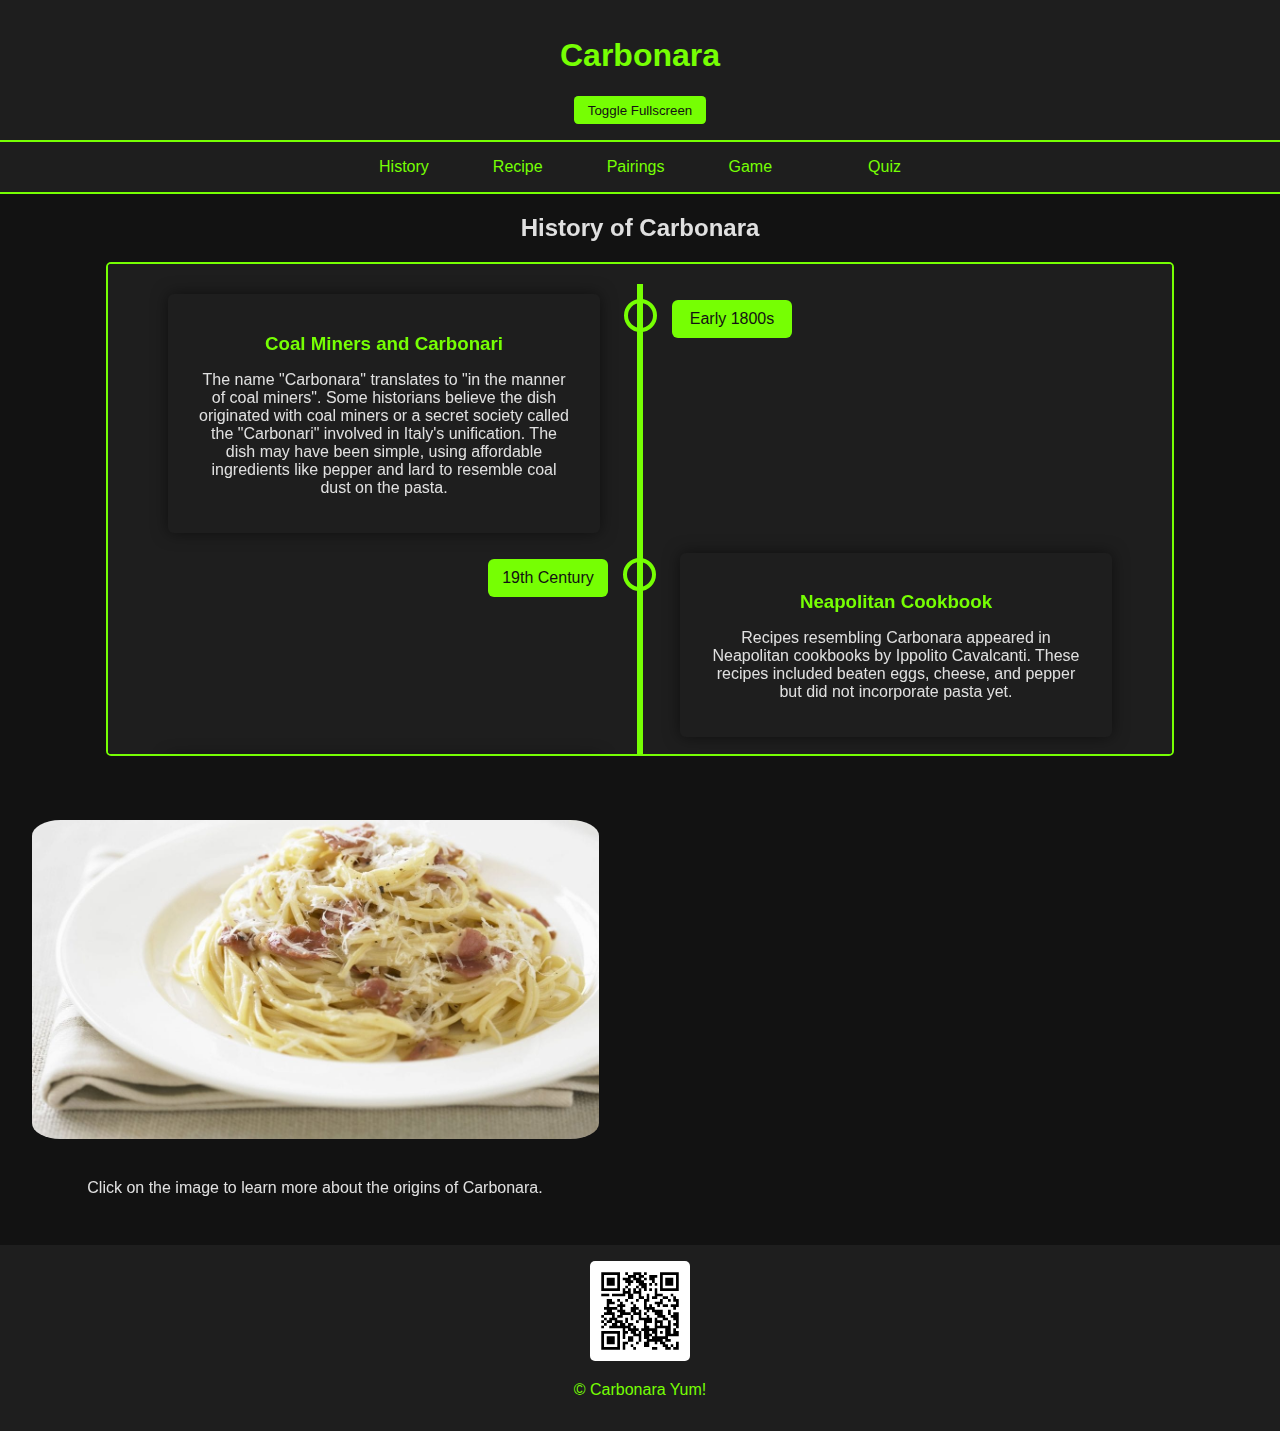
==== commit 9a40cecb: "a2" ====
--- a/index.html
+++ b/index.html
@@ -5,6 +5,21 @@
     <meta charset="UTF-8">
     <meta name="viewport" content="width=device-width, initial-scale=1.0">
     <title>My Website</title>
+    <meta name="mobile-web-app-capable" content="yes">
+    <meta name="apple-mobile-web-app-capable" content="yes">
+    <meta name="apple-mobile-web-app-status-bar-style" content="yes">
+    <meta name="apple-mobile-web-app-title" content="yes">
+
+    <!-- get icons from https://favicon.io/ -->
+    <link rel="icon" type="image/x-icon" href="icons/favcon.io">
+    <link rel="apple-touch-icon" sizes="180x180" href="icons/apple-touch-icon.png">
+    <link rel="icon" type="image/png" sizes="32x32" href="icons/favicon-32x32.png">
+    <link rel="icon" type="image/png" sizes="16x16" href="icons/favicon-16x16.png">
+
+    <!--for android-->
+    <link rel="manifest" href="icons/site.webmanifest">
+    <title>Launch from Home screen demo</title>
+
     <link rel="stylesheet" href="style.css">
     <script src="script.js" defer></script>
 </head>
@@ -16,6 +31,7 @@
     <!-- Page header -->
     <header>
         <h1>Carbonara</h1>
+        <button id="fullscreen-button">Toggle Fullscreen</button>
     </header>
 
     <!-- Navigation menu -->
@@ -25,8 +41,9 @@
             <li><a href="#" id="page1btn">History</a></li>
             <li><a href="#" id="page2btn">Recipe</a></li>
             <li><a href="#" id="page3btn">Pairings</a></li>
-            <li><a href="#" id="page4btn">DIY Carbonara</a></li>
-            <li><a href="#" id="page5btn">Quiz</a></li>
+            <li><a href="#" id="page4btn">Game</a></li>
+            <li><a href="#" id="page5btn">Game</a></li>
+            <li><a href="#" id="page6btn">Quiz</a></li>
         </ul>
     </nav>
 
@@ -200,8 +217,16 @@
             <img src="images/trash-icon.png" alt="Trash Bin" id="trashicon" draggable="false">
         </section>
 
+        <!-- Catch the Ingredients Game page -->
+        <section class="page" id="page5">
+            <h2>Catch the Ingredients</h2>
+            <canvas id="gameCanvas"></canvas>
+            <button id="startGameButton">Start Game</button>
+            <p>Use left and right arrow keys to move the bowl.</p>
+        </section>
+
         <!-- Quiz page -->
-        <section class="page" id="page5">
+        <section class="page" id="page6">
             <h2>Carbonara Quiz</h2>
             <div id="legend">
                 <h3>Legend:</h3>
@@ -328,7 +353,8 @@
 
     <!-- Page footer -->
     <footer>
-        <p>&copy; 2024 Carbonara World</p>
+        <img src="images/qrcode.png" alt="QR Code" class="qr-code">
+        <p>&copy; Carbonara Yum!</p>
     </footer>
 </body>
 
--- a/style.css
+++ b/style.css
@@ -163,7 +163,6 @@
     position: absolute;
     width: 1.5625em;
     height: 1.5625em;
-    background-color: #76ff03;
     border: 0.25em solid #76ff03;
     top: 0.9375em;
     border-radius: 50%;
@@ -191,7 +190,7 @@
     background: #76ff03;
     color: #121212;
     position: absolute;
-    top: 0.9375em;
+    top: 1em;
     width: 100%;
     max-width: 6.25em;
     text-align: center;
@@ -200,11 +199,11 @@
 }
 
 .timeline-item:nth-child(odd) .timeline-date {
-    left: calc(100% + 0.625em);
+    left: calc(100% + 2em);
 }
 
 .timeline-item:nth-child(even) .timeline-date {
-    right: calc(100% + 0.625em);
+    right: calc(100% + 2em);
 }
 
 .timeline-content {
@@ -427,7 +426,8 @@
 .drinks li strong,
 .sides li strong {
     color: #76ff03;
-    white-space: nowrap; /* Prevent line breaks */
+    white-space: nowrap;
+    /* Prevent line breaks */
     margin-right: 1%;
 }
 
@@ -447,6 +447,17 @@
 h3 {
     color: #76ff03;
     margin-bottom: 0.625em;
+}
+
+.qr-code {
+    width: 100px;
+    height: 100px;
+}
+
+/* Initial state: hide the game section */
+#page5,
+#page5btn {
+    display: none;
 }
 
 /* Media query for screens 800px and below */
@@ -495,6 +506,25 @@
 
     #legend h3 {
         color: #ff0000;
+    }
+
+    .timeline-container {
+        border-color: red;
+        color: red;
+
+    }
+
+    .timeline-item {
+        border-bottom-color: red;
+    }
+
+    .timeline-content h3 {
+        color: white;
+    }
+
+    .timeline-content p,
+    .timeline-item::before {
+        color: red;
     }
 
     #page1extra {
@@ -507,7 +537,12 @@
         box-sizing: border-box;
     }
 
-    #page1extra img,
+    #page1extra img {
+        width: 90%;
+        height: auto;
+        border-radius: 0.3125em;
+    }
+
     .video-frame {
         width: 90%;
         height: 50vh;
@@ -544,12 +579,12 @@
         padding-bottom: 1.5em;
     }
 
-    .timeline-item::before {
+    .timeline-item::after {
         content: '';
         position: absolute;
         width: 0.375em;
         height: 100%;
-        background-color: #76ff03;
+        background-color: #ff0000;
         left: 0;
         top: 0;
     }
@@ -589,4 +624,32 @@
         max-width: 100%;
         flex: 1 1 100%;
     }
+
+    .qr-code {
+        display: none;
+    }
+
+    #page4,
+    #page4btn {
+        display: none;
+        /* Hide DIY Carbonara section */
+    }
+
+    #page5,
+    #page5btn {
+        display: block;
+        /* Show the game section */
+    }
+
+    #gameCanvas {
+        display: block;
+        /* Show game canvas and start button */
+        width: 100%;
+        height: auto;
+    }
+
+    #startGameButton {
+        display: block;
+        /* Show game canvas and start button */
+    }
 }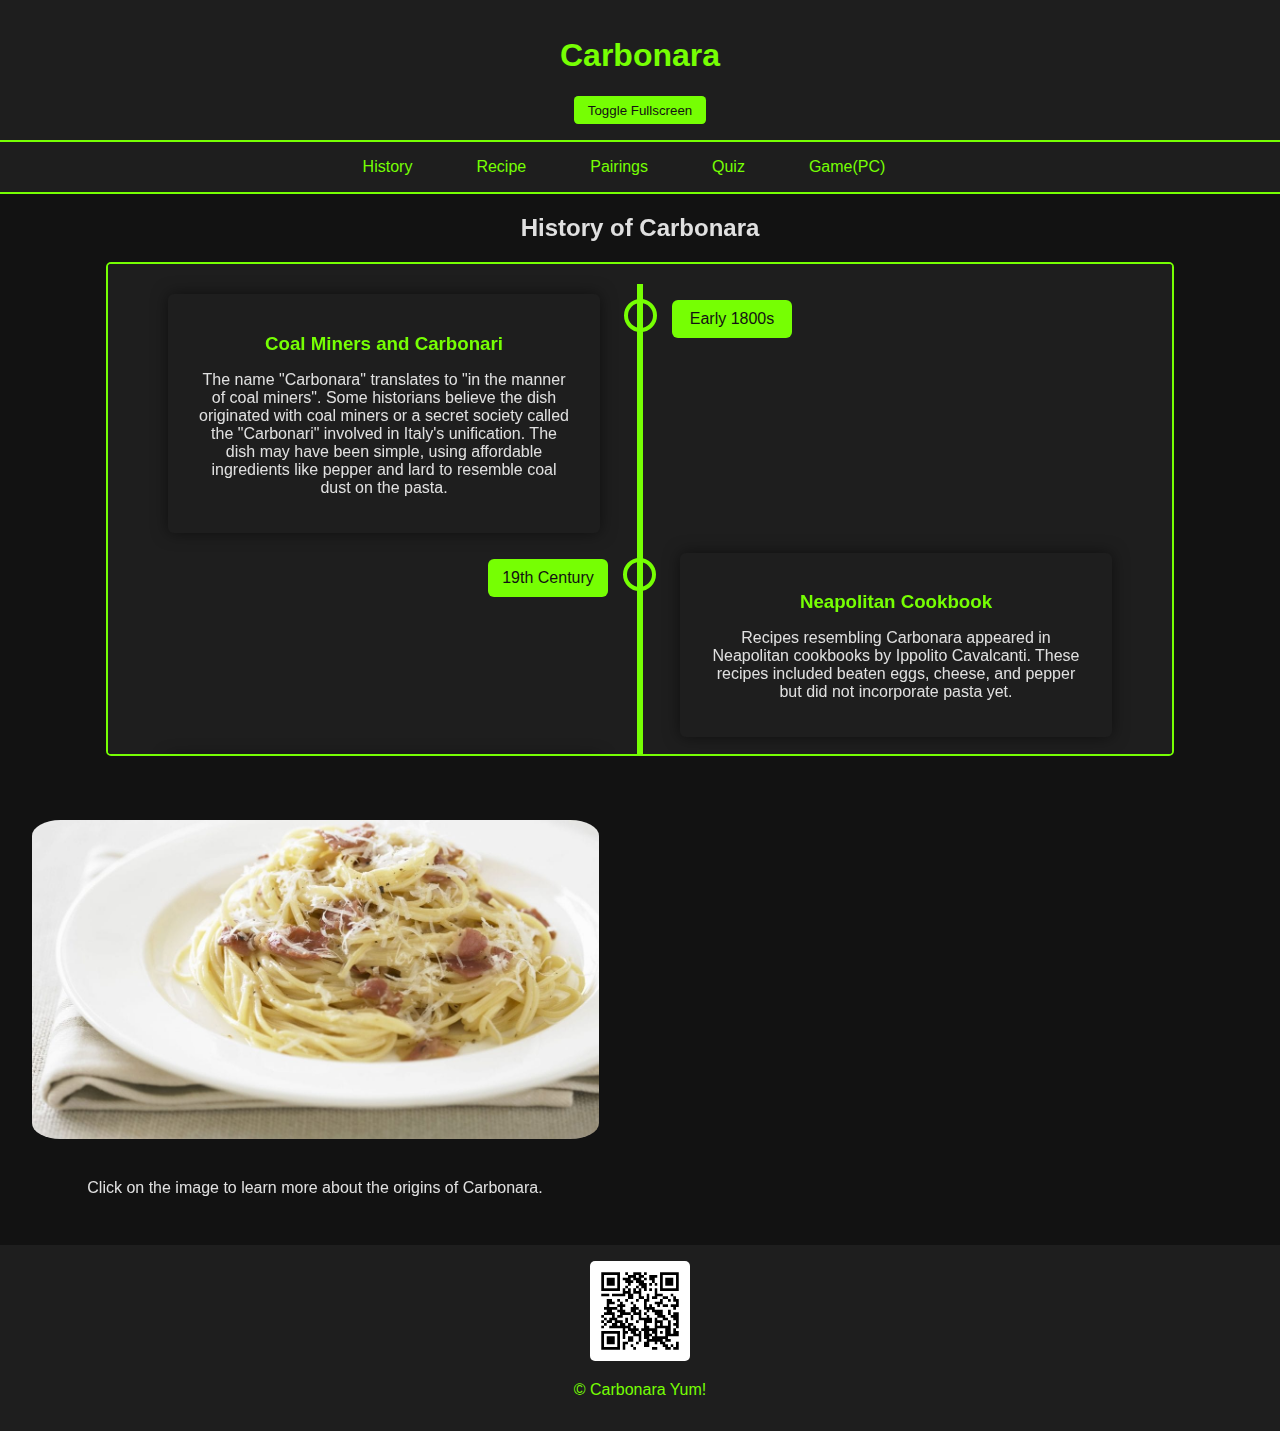
==== commit dc413a19: "a2" ====
--- a/index.html
+++ b/index.html
@@ -41,9 +41,9 @@
             <li><a href="#" id="page1btn">History</a></li>
             <li><a href="#" id="page2btn">Recipe</a></li>
             <li><a href="#" id="page3btn">Pairings</a></li>
-            <li><a href="#" id="page4btn">Game</a></li>
-            <li><a href="#" id="page5btn">Game</a></li>
-            <li><a href="#" id="page6btn">Quiz</a></li>
+            <li><a href="#" id="page4btn">Quiz</a></li>
+            <li><a href="#" id="page5btn">Game(PC)</a></li>
+            <li><a href="#" id="page6btn">Game(Mobile)</a></li>
         </ul>
     </nav>
 
@@ -199,34 +199,8 @@
                     target="_blank">here</a>.</p>
         </section>
 
-        <!-- DIY Carbonara page -->
+        <!-- Quiz page -->
         <section class="page" id="page4">
-            <h2>DIY Carbonara</h2>
-            <h5>(Stickers can be placed anywhere)</h5>
-            <div id="ingredients">
-                <h3>Ingredients</h3>
-                <img src="images/spaghetti.png" alt="Spaghetti" id="spaghetti" class="ingredient" draggable="true">
-                <img src="images/pancetta.png" alt="Pancetta" id="pancetta" class="ingredient" draggable="true">
-                <img src="images/egg.png" alt="Egg" id="egg" class="ingredient" draggable="true">
-                <img src="images/cheese.png" alt="Cheese" id="cheese" class="ingredient" draggable="true">
-            </div>
-            <div id="plate">
-                <h3>DropZone<br>(Drop image here to make sticker)</h3>
-                <div id="dropzone"></div>
-            </div>
-            <img src="images/trash-icon.png" alt="Trash Bin" id="trashicon" draggable="false">
-        </section>
-
-        <!-- Catch the Ingredients Game page -->
-        <section class="page" id="page5">
-            <h2>Catch the Ingredients</h2>
-            <canvas id="gameCanvas"></canvas>
-            <button id="startGameButton">Start Game</button>
-            <p>Use left and right arrow keys to move the bowl.</p>
-        </section>
-
-        <!-- Quiz page -->
-        <section class="page" id="page6">
             <h2>Carbonara Quiz</h2>
             <div id="legend">
                 <h3>Legend:</h3>
@@ -349,6 +323,37 @@
             </form>
             <div id="quiz-result"></div>
         </section>
+
+        <!-- DIY Carbonara page -->
+        <section class="page" id="page5">
+            <h2>DIY Carbonara</h2>
+            <h5>(Stickers can be placed anywhere)</h5>
+            <div id="ingredients">
+                <h3>Ingredients</h3>
+                <img src="images/spaghetti.png" alt="Spaghetti" id="spaghetti" class="ingredient" draggable="true">
+                <img src="images/pancetta.png" alt="Pancetta" id="pancetta" class="ingredient" draggable="true">
+                <img src="images/egg.png" alt="Egg" id="egg" class="ingredient" draggable="true">
+                <img src="images/cheese.png" alt="Cheese" id="cheese" class="ingredient" draggable="true">
+            </div>
+            <div id="plate">
+                <h3>DropZone<br>(Drop image here to make sticker)</h3>
+                <div id="dropzone"></div>
+            </div>
+            <img src="images/trash-icon.png" alt="Trash Bin" id="trashicon" draggable="false">
+        </section>
+
+         <!-- Catch the Ingredients Game page -->
+         <section class="page" id="page6">
+            <h2>Catch the Ingredients</h2>
+            <canvas id="gameCanvas"></canvas>
+            <!-- Arrow buttons for mobile control -->
+            <div id="mobileControls">
+                <button id="leftArrow">◀</button>
+                <button id="rightArrow">▶</button>
+            </div>
+            <button id="startGameButton">Start Game</button>
+            <p>Use left and right arrow keys to move the bowl.</p>
+        </section>
     </div>
 
     <!-- Page footer -->
--- a/style.css
+++ b/style.css
@@ -12,8 +12,6 @@
     transition: opacity 0.5s ease-in-out;
     margin: 0;
     width: 100%;
-    overflow-x: hidden;
-    /* Prevent horizontal scrolling */
 }
 
 body.loaded {
@@ -449,14 +447,49 @@
     margin-bottom: 0.625em;
 }
 
+
+#gameCanvas {
+    display: block;
+    /* Show game canvas and start button */
+    width: 100%;
+    height: auto;
+}
+
+#startGameButton {
+    display: block;
+    /* Show game canvas and start button */
+}
+
+#mobileControls {
+    display: flex;
+    /* Initially hidden, will be shown for mobile devices */
+    width: 100%;
+    justify-content: space-around;
+    margin-bottom: 20px;
+    /* Add some space below the controls */
+}
+
+#mobileControls button {
+    background-color: #76ff03;
+    color: #121212;
+    border: none;
+    padding: 1em;
+    font-size: 2em;
+    cursor: pointer;
+    border-radius: 50%;
+    transition: background-color 0.3s ease;
+}
+
+#mobileControls button:hover {
+    background-color: #ff0000;
+}
+
 .qr-code {
     width: 100px;
     height: 100px;
 }
 
-/* Initial state: hide the game section */
-#page5,
-#page5btn {
+#page6btn{
     display: none;
 }
 
@@ -629,27 +662,11 @@
         display: none;
     }
 
-    #page4,
-    #page4btn {
+    #page5btn{
         display: none;
-        /* Hide DIY Carbonara section */
-    }
-
-    #page5,
-    #page5btn {
+    }
+
+    #page6btn{
         display: block;
-        /* Show the game section */
-    }
-
-    #gameCanvas {
-        display: block;
-        /* Show game canvas and start button */
-        width: 100%;
-        height: auto;
-    }
-
-    #startGameButton {
-        display: block;
-        /* Show game canvas and start button */
     }
 }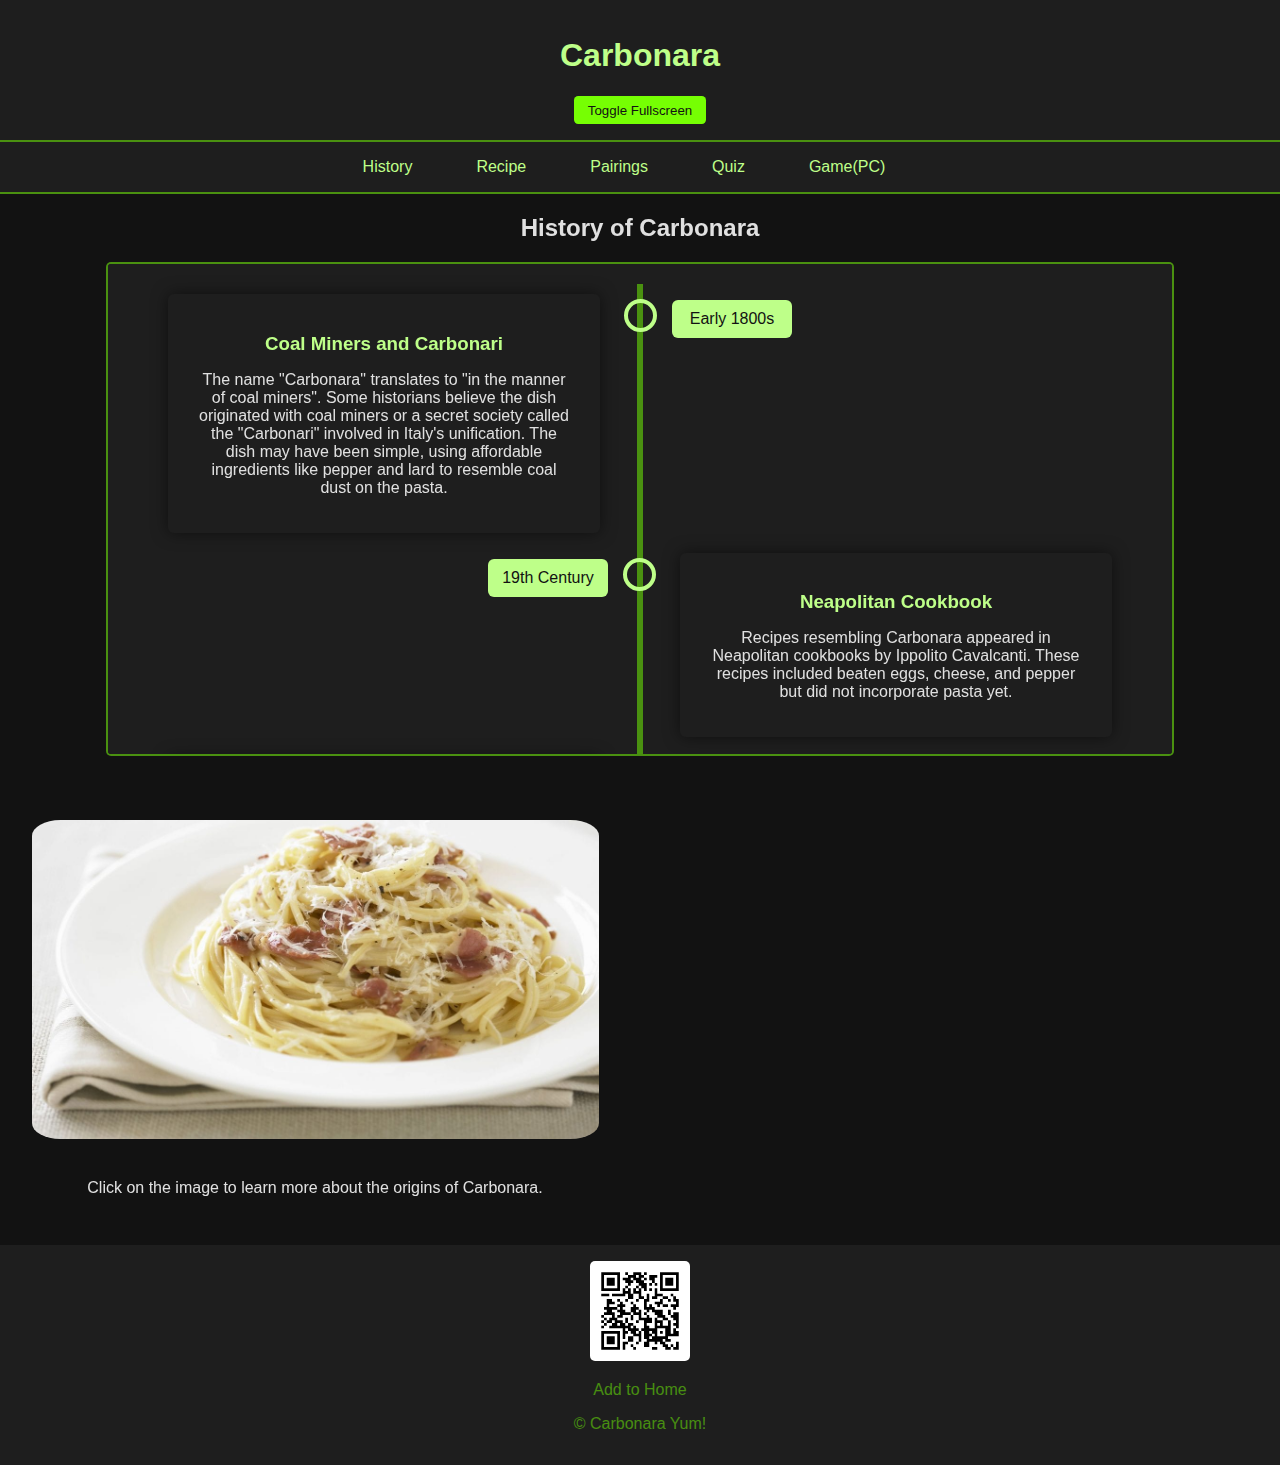
==== commit 8c2ab444: "a2" ====
--- a/index.html
+++ b/index.html
@@ -4,7 +4,7 @@
 <head>
     <meta charset="UTF-8">
     <meta name="viewport" content="width=device-width, initial-scale=1.0">
-    <title>My Website</title>
+    <title>Website on Carbonara</title>
     <meta name="mobile-web-app-capable" content="yes">
     <meta name="apple-mobile-web-app-capable" content="yes">
     <meta name="apple-mobile-web-app-status-bar-style" content="yes">
@@ -18,7 +18,6 @@
 
     <!--for android-->
     <link rel="manifest" href="icons/site.webmanifest">
-    <title>Launch from Home screen demo</title>
 
     <link rel="stylesheet" href="style.css">
     <script src="script.js" defer></script>
@@ -26,7 +25,7 @@
 
 <body>
     <!-- Background audio -->
-    <audio id="background-audio" src="bella ciao.mp3" preload="auto" loop></audio>
+    <audio id="background-audio" src="bella-ciao.mp3" preload="auto" loop></audio>
 
     <!-- Page header -->
     <header>
@@ -165,7 +164,7 @@
                 <p>For more detailed recipes, visit <a
                         href="https://www.bbcgoodfood.com/recipes/ultimate-spaghetti-carbonara-recipe"
                         target="_blank">BBC Good Food</a>.</p>
-                <button class="recipe-button" onclick="toggleRecipeDetails()">Show/Hide Cooking Instructions</button>
+                <button id="recipeIcon">Show/Hide Cooking Instructions</button>
             </div>
         </section>
 
@@ -319,7 +318,10 @@
                     <input type="radio" id="q10d" name="q10" value="right">
                     <label for="q10d">Pancetta</label>
                 </div>
-                <button type="button" onclick="submitQuiz()">Submit</button>
+                <div id="quiz-buttons">
+                    <button type="button" id="submitBtn" class="submit-button">Submit</button>
+                    <button type="button" id="redoBtn" class="redo-button" style="display: none;">Redo Quiz</button>
+                </div>
             </form>
             <div id="quiz-result"></div>
         </section>
@@ -342,9 +344,10 @@
             <img src="images/trash-icon.png" alt="Trash Bin" id="trashicon" draggable="false">
         </section>
 
-         <!-- Catch the Ingredients Game page -->
-         <section class="page" id="page6">
+        <!-- Catch the Ingredients Game page -->
+        <section class="page" id="page6">
             <h2>Catch the Ingredients</h2>
+            <p>Use left and right arrow keys to move the bowl.</p>
             <canvas id="gameCanvas"></canvas>
             <!-- Arrow buttons for mobile control -->
             <div id="mobileControls">
@@ -352,13 +355,13 @@
                 <button id="rightArrow">▶</button>
             </div>
             <button id="startGameButton">Start Game</button>
-            <p>Use left and right arrow keys to move the bowl.</p>
         </section>
     </div>
 
     <!-- Page footer -->
     <footer>
         <img src="images/qrcode.png" alt="QR Code" class="qr-code">
+        <p>Add to Home</p>
         <p>&copy; Carbonara Yum!</p>
     </footer>
 </body>
--- a/style.css
+++ b/style.css
@@ -29,13 +29,13 @@
 
 header {
     background-color: #1e1e1e;
-    color: #76ff03;
-    border-bottom: 0.125em solid #76ff03;
+    color: #beff89;
+    border-bottom: 0.125em solid #74ff0383;
 }
 
 nav {
     background-color: #1e1e1e;
-    border-bottom: 0.125em solid #76ff03;
+    border-bottom: 0.125em solid #74ff0383;
 }
 
 nav ul {
@@ -52,14 +52,14 @@
 
 nav a {
     text-decoration: none;
-    color: #76ff03;
+    color: #beff89;
     padding: 0.5em 1em;
     border-radius: 0.3125em;
     transition: background-color 0.3s ease, transform 0.3s ease;
 }
 
 nav a:hover {
-    background-color: #76ff03;
+    background-color: #beff89;
     color: #121212;
 }
 
@@ -74,7 +74,7 @@
 }
 
 button:hover {
-    background-color: #ff0000;
+    background-color: #ff9595;
     transform: translateY(-0.3125em);
 }
 
@@ -104,7 +104,7 @@
     margin-top: 2em;
     padding: 1em;
     background-color: #1e1e1e;
-    color: #76ff03;
+    color: #74ff0383;
     width: 100%;
 }
 
@@ -127,7 +127,7 @@
     padding: 1.25em;
     height: 50vh;
     overflow-y: scroll;
-    border: 0.125em solid #76ff03;
+    border: 0.125em solid #74ff0383;
     border-radius: 0.3125em;
     background-color: #1e1e1e;
 }
@@ -141,7 +141,7 @@
     content: '';
     position: absolute;
     width: 0.375em;
-    background-color: #76ff03;
+    background-color: #74ff0383;
     top: 0;
     bottom: 0;
     left: 50%;
@@ -161,7 +161,7 @@
     position: absolute;
     width: 1.5625em;
     height: 1.5625em;
-    border: 0.25em solid #76ff03;
+    border: 0.25em solid #beff89;
     top: 0.9375em;
     border-radius: 50%;
     z-index: 1;
@@ -185,7 +185,7 @@
 
 .timeline-date {
     padding: 0.625em;
-    background: #76ff03;
+    background: #beff89;
     color: #121212;
     position: absolute;
     top: 1em;
@@ -365,7 +365,7 @@
     font-weight: bold;
 }
 
-/* Optional: Style for the submit button */
+/* Style for the submit button */
 button {
     background-color: #76ff03;
     color: #121212;
@@ -377,7 +377,7 @@
 }
 
 button:hover {
-    background-color: #ff0000;
+    background-color: #ff9595;
     transform: translateY(-0.3125em);
 }
 
@@ -425,7 +425,6 @@
 .sides li strong {
     color: #76ff03;
     white-space: nowrap;
-    /* Prevent line breaks */
     margin-right: 1%;
 }
 
@@ -443,30 +442,26 @@
 }
 
 h3 {
-    color: #76ff03;
+    color: #beff89;
     margin-bottom: 0.625em;
 }
-
 
 #gameCanvas {
     display: block;
-    /* Show game canvas and start button */
     width: 100%;
     height: auto;
 }
 
 #startGameButton {
     display: block;
-    /* Show game canvas and start button */
+    margin-left: 1em;
 }
 
 #mobileControls {
     display: flex;
-    /* Initially hidden, will be shown for mobile devices */
     width: 100%;
     justify-content: space-around;
     margin-bottom: 20px;
-    /* Add some space below the controls */
 }
 
 #mobileControls button {
@@ -481,7 +476,7 @@
 }
 
 #mobileControls button:hover {
-    background-color: #ff0000;
+    background-color: #ff9595;
 }
 
 .qr-code {
@@ -489,7 +484,7 @@
     height: 100px;
 }
 
-#page6btn{
+#page6btn {
     display: none;
 }
 
@@ -516,39 +511,38 @@
     header,
     nav,
     footer {
-        color: #ff0000;
-        border-bottom: 0.125em solid #ff0000;
+        color: #ff9595;
+        border-bottom: 0.125em solid #ff9595;
     }
 
     nav a {
-        color: #ff0000;
+        color: #ff9595;
     }
 
     nav a:hover {
-        background-color: #ff0000;
+        background-color: #ff9595;
         color: #121212;
     }
 
     #hamIcon {
-        background-color: #ff0000;
+        background-color: #ff9595;
     }
 
     #legend {
-        border-color: #ff0000;
+        border-color: #ff9595;
     }
 
     #legend h3 {
-        color: #ff0000;
+        color: #ff9595;
     }
 
     .timeline-container {
-        border-color: red;
-        color: red;
-
+        border-color: #ff9595;
+        color: #ff9595;
     }
 
     .timeline-item {
-        border-bottom-color: red;
+        border-bottom-color: #ff9595;
     }
 
     .timeline-content h3 {
@@ -557,7 +551,7 @@
 
     .timeline-content p,
     .timeline-item::before {
-        color: red;
+        color: #ff9595;
     }
 
     #page1extra {
@@ -587,12 +581,8 @@
         margin: 0.625em 0;
     }
 
-    #dropzone {
-        border: 0.125em dashed #ff0000;
-    }
-
     #instructions {
-        border: 0.125em solid #ff0000;
+        border: 0.125em solid #ff9595;
     }
 
     .timeline-container {
@@ -617,7 +607,7 @@
         position: absolute;
         width: 0.375em;
         height: 100%;
-        background-color: #ff0000;
+        background-color: #ff9595;
         left: 0;
         top: 0;
     }
@@ -662,11 +652,11 @@
         display: none;
     }
 
-    #page5btn{
+    #page5btn {
         display: none;
     }
 
-    #page6btn{
+    #page6btn {
         display: block;
     }
 }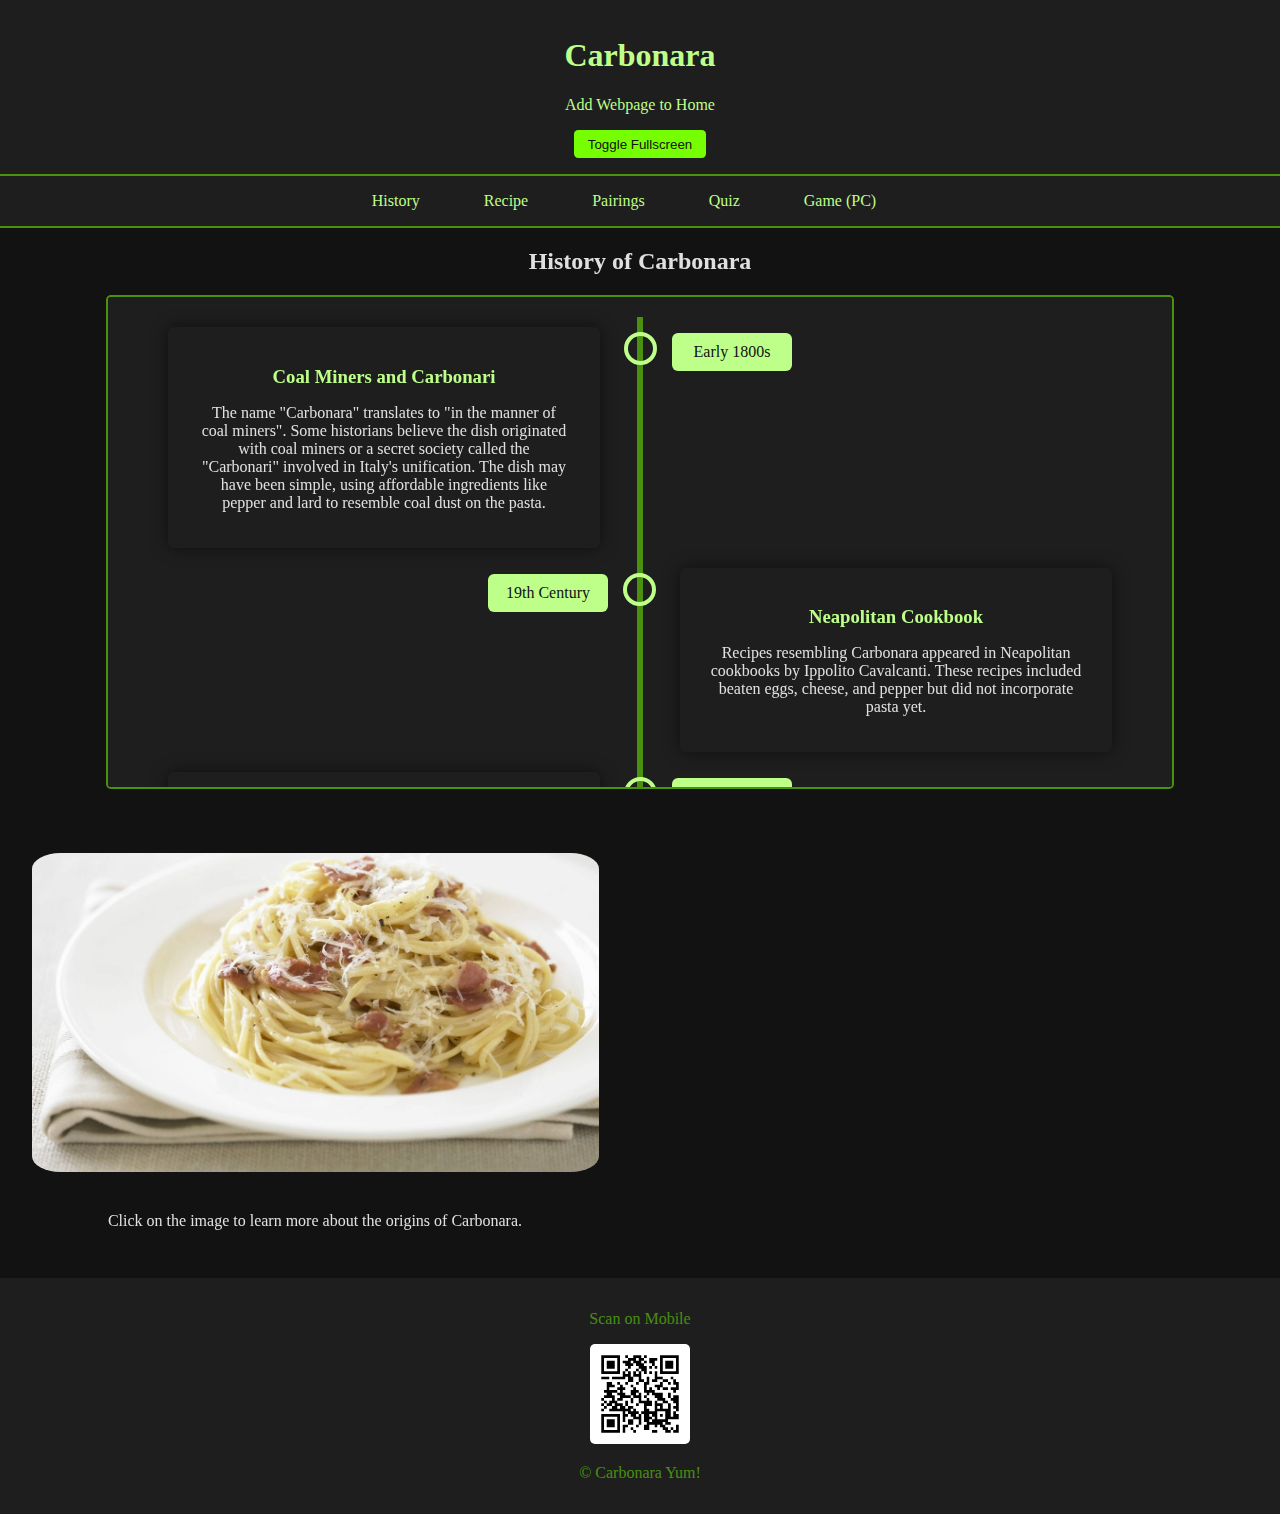
==== commit 86e024de: "a2" ====
--- a/index.html
+++ b/index.html
@@ -2,6 +2,7 @@
 <html lang="en">
 
 <head>
+    <!-- Meta tags for character set, viewport settings, and mobile app capabilities -->
     <meta charset="UTF-8">
     <meta name="viewport" content="width=device-width, initial-scale=1.0">
     <title>Website on Carbonara</title>
@@ -10,26 +11,34 @@
     <meta name="apple-mobile-web-app-status-bar-style" content="yes">
     <meta name="apple-mobile-web-app-title" content="yes">
 
-    <!-- get icons from https://favicon.io/ -->
-    <link rel="icon" type="image/x-icon" href="icons/favcon.io">
-    <link rel="apple-touch-icon" sizes="180x180" href="icons/apple-touch-icon.png">
-    <link rel="icon" type="image/png" sizes="32x32" href="icons/favicon-32x32.png">
-    <link rel="icon" type="image/png" sizes="16x16" href="icons/favicon-16x16.png">
+    <!-- Favicon and Apple touch icon -->
+    <link rel="icon" type="image/x-icon" href="media/icons/favcon.io">
+    <link rel="apple-touch-icon" sizes="180x180" href="media/icons/apple-touch-icon.png">
+    <link rel="icon" type="image/png" sizes="32x32" href="media/icons/favicon-32x32.png">
+    <link rel="icon" type="image/png" sizes="16x16" href="media/icons/favicon-16x16.png">
 
     <!--for android-->
-    <link rel="manifest" href="icons/site.webmanifest">
-
+    <link rel="manifest" href="media/icons/site.webmanifest">
+
+    <!-- Font from Google Fonts -->
+    <link rel="preconnect" href="https://fonts.googleapis.com">
+    <link rel="preconnect" href="https://fonts.gstatic.com" crossorigin>
+    <link href="https://fonts.googleapis.com/css2?family=Edu+AU+VIC+WA+NT+Hand:wght@400..700&display=swap"
+        rel="stylesheet">
+
+    <!-- Linking CSS and JavaScript files -->
     <link rel="stylesheet" href="style.css">
     <script src="script.js" defer></script>
 </head>
 
 <body>
     <!-- Background audio -->
-    <audio id="background-audio" src="bella-ciao.mp3" preload="auto" loop></audio>
+    <audio id="background-audio" src="media/audio/bella-ciao.mp3" preload="auto" loop></audio>
 
     <!-- Page header -->
     <header>
         <h1>Carbonara</h1>
+        <p>Add Webpage to Home</p>
         <button id="fullscreen-button">Toggle Fullscreen</button>
     </header>
 
@@ -41,8 +50,8 @@
             <li><a href="#" id="page2btn">Recipe</a></li>
             <li><a href="#" id="page3btn">Pairings</a></li>
             <li><a href="#" id="page4btn">Quiz</a></li>
-            <li><a href="#" id="page5btn">Game(PC)</a></li>
-            <li><a href="#" id="page6btn">Game(Mobile)</a></li>
+            <li><a href="#" id="page5btn">Game (PC)</a></li>
+            <li><a href="#" id="page6btn">Game (Mobile)</a></li>
         </ul>
     </nav>
 
@@ -52,7 +61,9 @@
         <section class="page" id="page1">
             <h2>History of Carbonara</h2>
             <div class="timeline-container">
+                <!-- Timeline for historical events -->
                 <div class="timeline">
+                    <!-- Individual timeline items -->
                     <div class="timeline-item">
                         <div class="timeline-date">Early 1800s</div>
                         <div class="timeline-content">
@@ -126,8 +137,9 @@
                 </div>
             </div>
             <div id="page1extra">
+                <!-- External link and embedded video -->
                 <a href="https://en.wikipedia.org/wiki/Carbonara" target="_blank">
-                    <img src="images/carbonara-history.jpg" alt="Carbonara History">
+                    <img src="media/images/carbonara-history.jpg" alt="Carbonara History">
                 </a>
                 <p> Click on the image to learn more about the origins of Carbonara.</p>
                 <iframe class="video-frame" src="https://www.youtube.com/embed/2YX3EYm9AIk?si=ikVQBoUZY9LE75QG"
@@ -141,6 +153,7 @@
         <section class="page" id="page2">
             <h2>Carbonara Recipe</h2>
             <div class="recipe-container">
+                <!-- List of ingredients -->
                 <div class="ingredients">
                     <ul>
                         <li>200g spaghetti</li>
@@ -153,6 +166,7 @@
                         <li>2 tbsp olive oil</li>
                     </ul>
                 </div>
+                <!-- Instructions -->
                 <div id="instructions" style="display:none;">
                     <p>1. Boil the pasta in salted water.</p>
                     <p>2. Fry the pancetta in olive oil until crispy.</p>
@@ -161,8 +175,7 @@
                     <p>5. Remove from heat and quickly mix in the egg and cheese mixture.</p>
                     <p>6. Season with black pepper and serve immediately.</p>
                 </div>
-                <p>For more detailed recipes, visit <a
-                        href="https://www.bbcgoodfood.com/recipes/ultimate-spaghetti-carbonara-recipe"
+                <p>For more detailed recipes, visit <a href="https://www.bbcgoodfood.com/search?q=carbonara"
                         target="_blank">BBC Good Food</a>.</p>
                 <button id="recipeIcon">Show/Hide Cooking Instructions</button>
             </div>
@@ -172,6 +185,7 @@
         <section class="page" id="page3">
             <h2>Pairings for Carbonara</h2>
             <div class="pairings-container">
+                <!-- Drinks recommendations -->
                 <div class="drinks">
                     <h3>Drinks</h3>
                     <ul>
@@ -181,6 +195,7 @@
                         <li><strong>Lemonade:</strong> For a refreshing and citrusy balance.</li>
                     </ul>
                 </div>
+                <!-- Sides recommendations -->
                 <div class="sides">
                     <h3>Sides</h3>
                     <ul>
@@ -201,12 +216,14 @@
         <!-- Quiz page -->
         <section class="page" id="page4">
             <h2>Carbonara Quiz</h2>
+            <!-- Legend for quiz -->
             <div id="legend">
                 <h3>Legend:</h3>
                 <p><span class="correct-answer">Green:</span> Correct answer/question</p>
                 <p><span class="incorrect-answer">Red:</span> Incorrect answer/question</p>
                 <p><span class="unanswered-question">Yellow:</span> Unanswered question</p>
             </div>
+            <!-- Quiz questions and answers -->
             <form id="quiz-form">
                 <div class="quiz-question">
                     <p>1. What is the main ingredient in Carbonara sauce?</p>
@@ -330,18 +347,21 @@
         <section class="page" id="page5">
             <h2>DIY Carbonara</h2>
             <h5>(Stickers can be placed anywhere)</h5>
+            <!-- Ingredients images for drag-and-drop functionality -->
             <div id="ingredients">
                 <h3>Ingredients</h3>
-                <img src="images/spaghetti.png" alt="Spaghetti" id="spaghetti" class="ingredient" draggable="true">
-                <img src="images/pancetta.png" alt="Pancetta" id="pancetta" class="ingredient" draggable="true">
-                <img src="images/egg.png" alt="Egg" id="egg" class="ingredient" draggable="true">
-                <img src="images/cheese.png" alt="Cheese" id="cheese" class="ingredient" draggable="true">
+                <img src="media/images/spaghetti.png" alt="Spaghetti" id="spaghetti" class="ingredient"
+                    draggable="true">
+                <img src="media/images/pancetta.png" alt="Pancetta" id="pancetta" class="ingredient" draggable="true">
+                <img src="media/images/egg.png" alt="Egg" id="egg" class="ingredient" draggable="true">
+                <img src="media/images/cheese.png" alt="Cheese" id="cheese" class="ingredient" draggable="true">
             </div>
             <div id="plate">
                 <h3>DropZone<br>(Drop image here to make sticker)</h3>
                 <div id="dropzone"></div>
             </div>
-            <img src="images/trash-icon.png" alt="Trash Bin" id="trashicon" draggable="false">
+            <!-- Remove ingredients -->
+            <img src="media/images/trash-icon.png" alt="Trash Bin" id="trashicon" draggable="false">
         </section>
 
         <!-- Catch the Ingredients Game page -->
@@ -360,8 +380,9 @@
 
     <!-- Page footer -->
     <footer>
-        <img src="images/qrcode.png" alt="QR Code" class="qr-code">
-        <p>Add to Home</p>
+        <!-- QR code for Mobile -->
+        <p class="qrScan">Scan on Mobile</p>
+        <img src="media/images/qrcode.png" alt="QR Code" class="qr-code">
         <p>&copy; Carbonara Yum!</p>
     </footer>
 </body>
--- a/style.css
+++ b/style.css
@@ -1,6 +1,6 @@
 /* Base styles */
 body {
-    font-family: Arial, sans-serif;
+    font-family: 'Edu Australia VIC WA NT Hand';
     background-color: #121212;
     color: #e0e0e0;
     display: flex;
@@ -9,7 +9,6 @@
     text-align: center;
     overflow-x: hidden;
     opacity: 0;
-    transition: opacity 0.5s ease-in-out;
     margin: 0;
     width: 100%;
 }
@@ -55,7 +54,7 @@
     color: #beff89;
     padding: 0.5em 1em;
     border-radius: 0.3125em;
-    transition: background-color 0.3s ease, transform 0.3s ease;
+
 }
 
 nav a:hover {
@@ -117,6 +116,15 @@
 
 .page.active {
     display: block;
+    opacity: 1;
+}
+
+/* Animation when switching pages */
+.page.fade-enter {
+    display: block;
+}
+
+.page.fade-enter-active {
     opacity: 1;
 }
 
@@ -284,12 +292,6 @@
 /* Hamburger icon styles */
 #hamIcon {
     display: none;
-    background-color: #76ff03;
-    color: #121212;
-    border: none;
-    padding: 0.5em;
-    cursor: pointer;
-    border-radius: 0.3125em;
 }
 
 /* Legend styles */
@@ -351,11 +353,6 @@
 
 .quiz-question input[type="radio"]:checked+label {
     background-color: yellow;
-    color: #121212;
-}
-
-.quiz-question label:hover {
-    background-color: #76ff03;
     color: #121212;
 }
 
@@ -446,6 +443,7 @@
     margin-bottom: 0.625em;
 }
 
+/* Style for Catch the Ingredients Game*/
 #gameCanvas {
     display: block;
     width: 100%;
@@ -470,13 +468,7 @@
     border: none;
     padding: 1em;
     font-size: 2em;
-    cursor: pointer;
     border-radius: 50%;
-    transition: background-color 0.3s ease;
-}
-
-#mobileControls button:hover {
-    background-color: #ff9595;
 }
 
 .qr-code {
@@ -648,7 +640,8 @@
         flex: 1 1 100%;
     }
 
-    .qr-code {
+    .qr-code,
+    .qrScan {
         display: none;
     }
 
